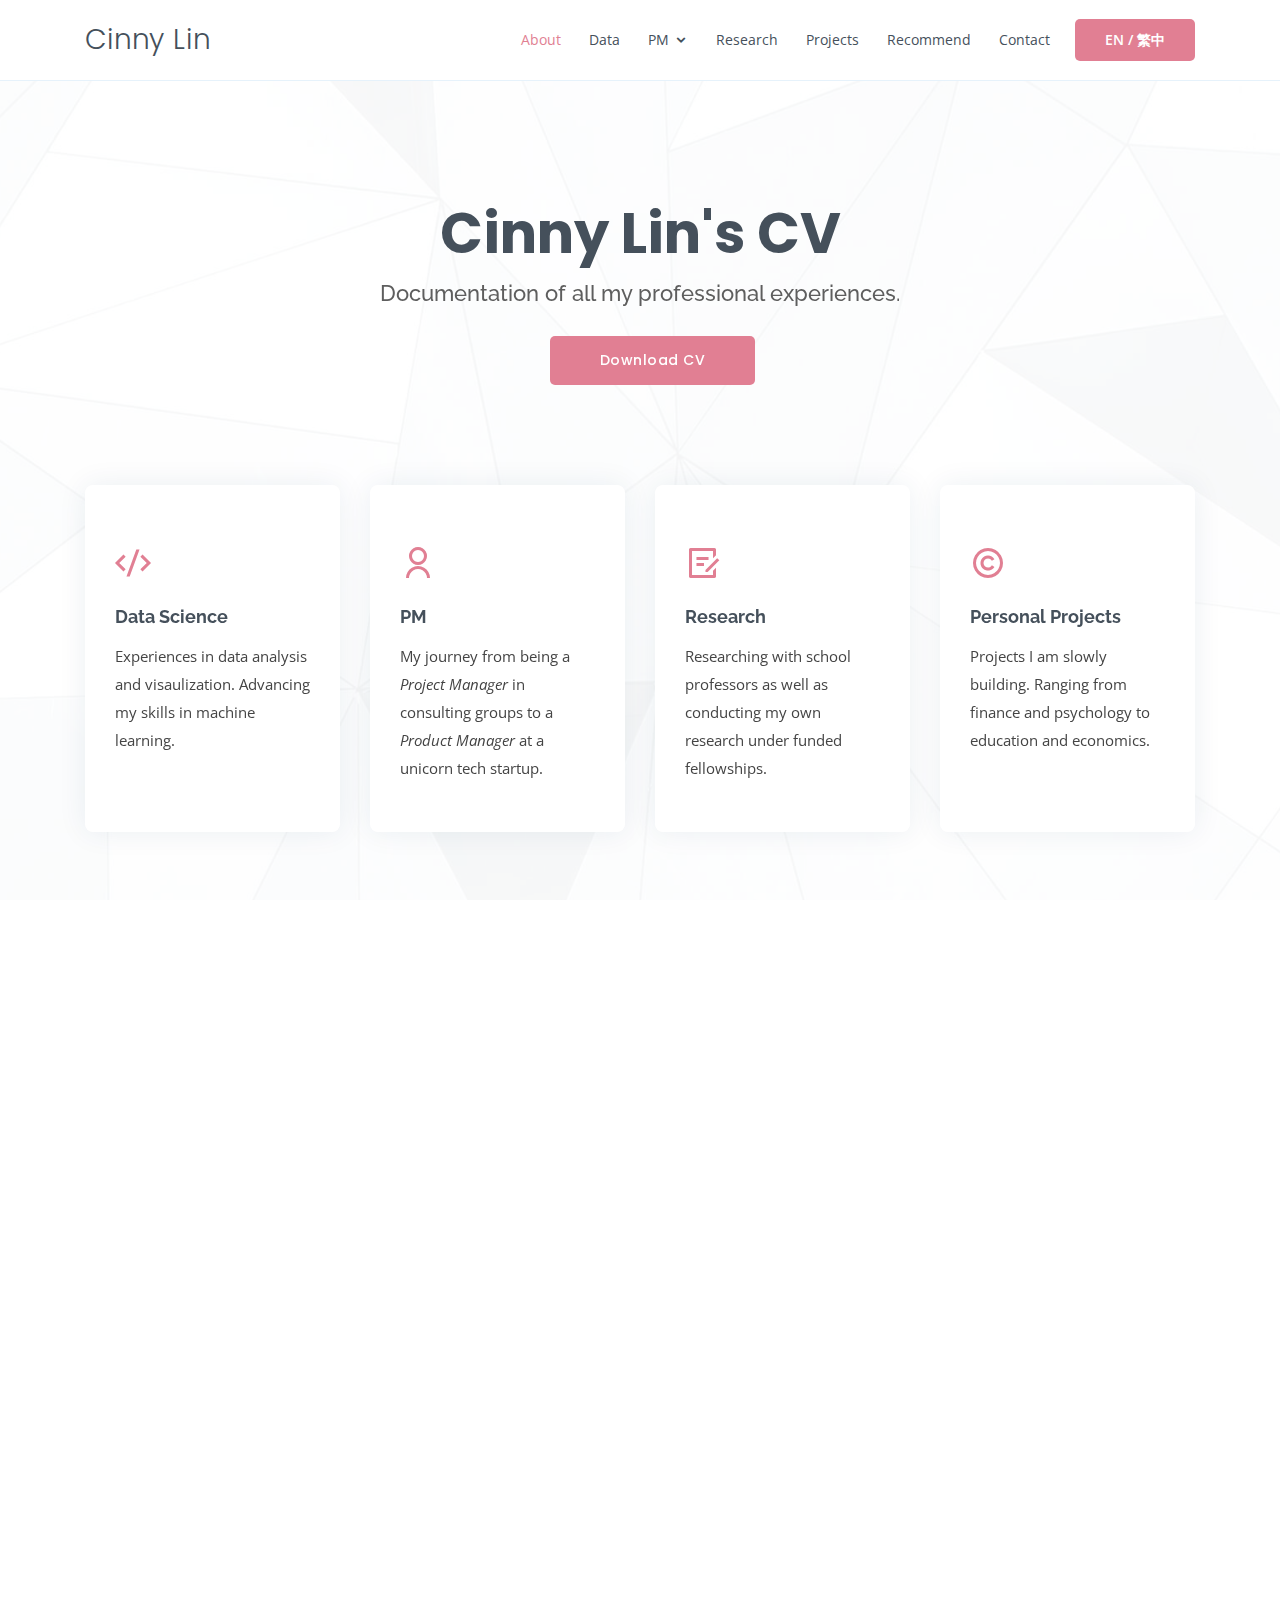
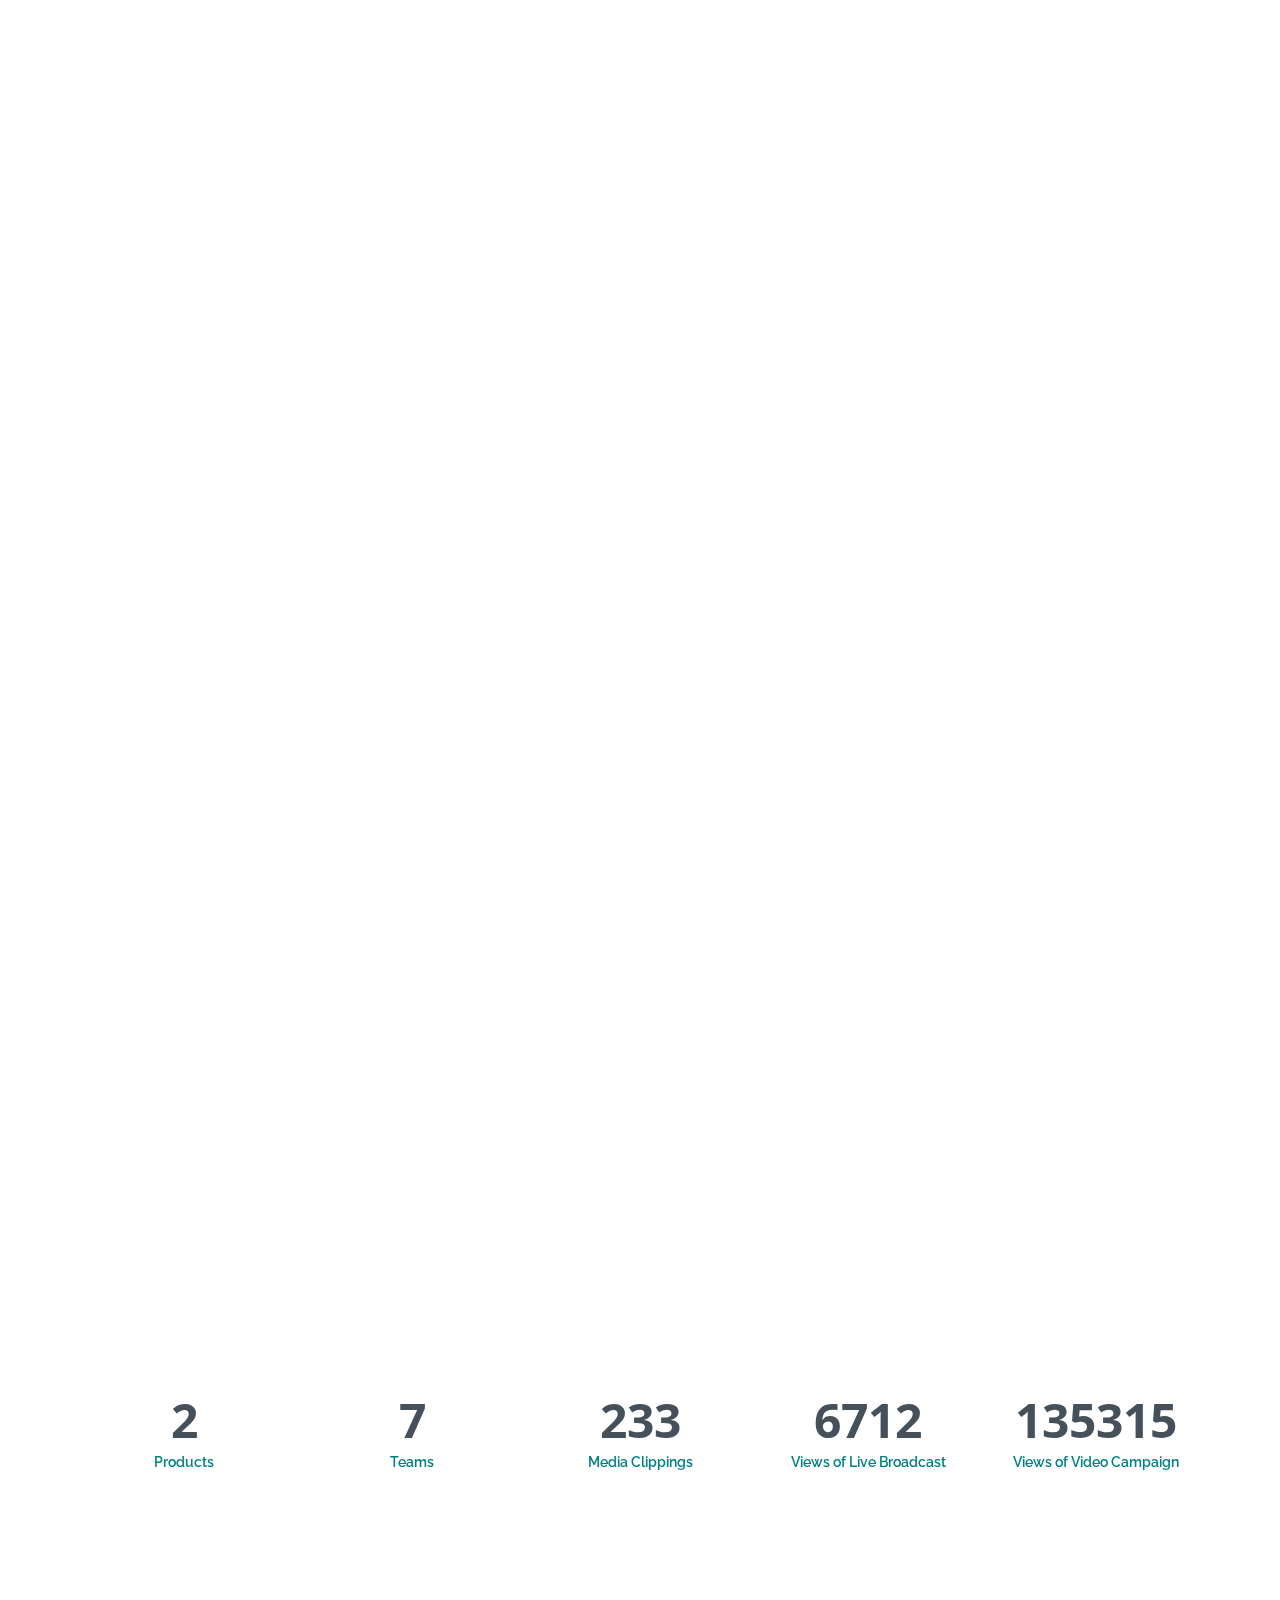
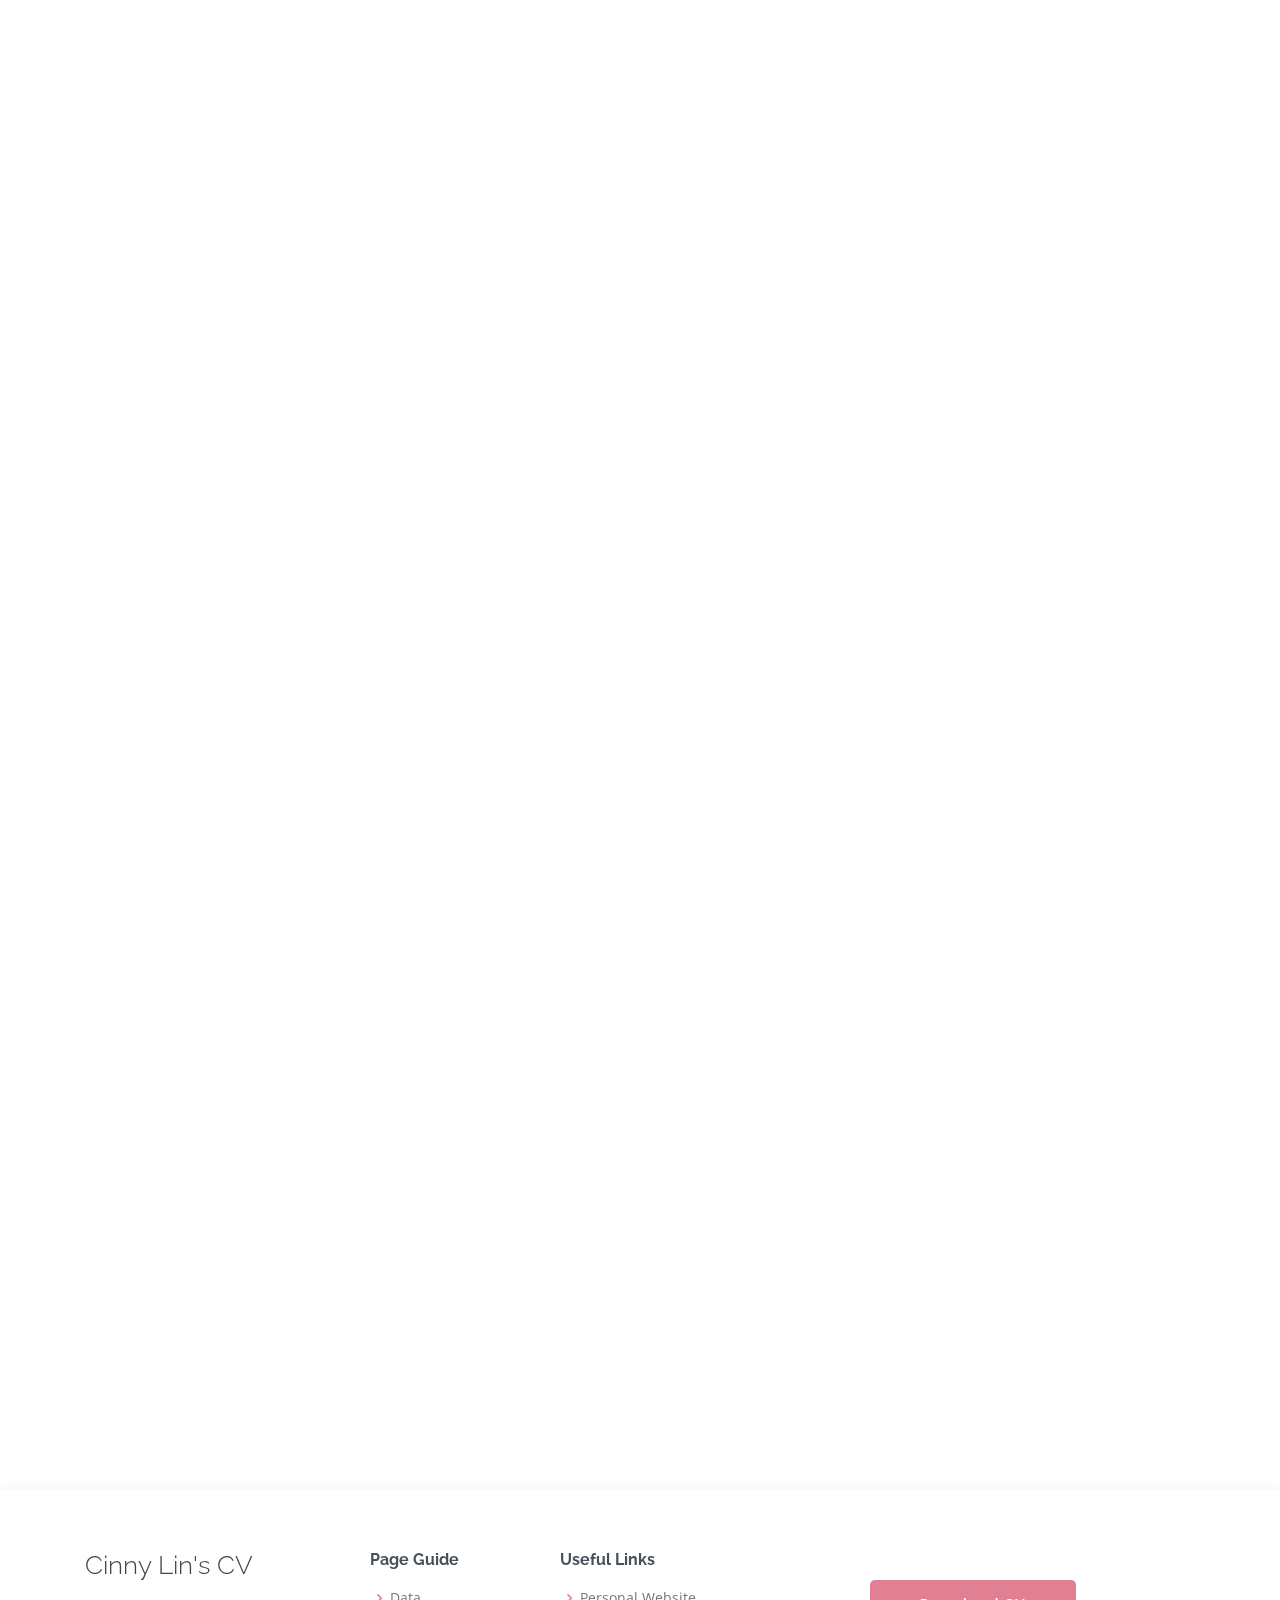
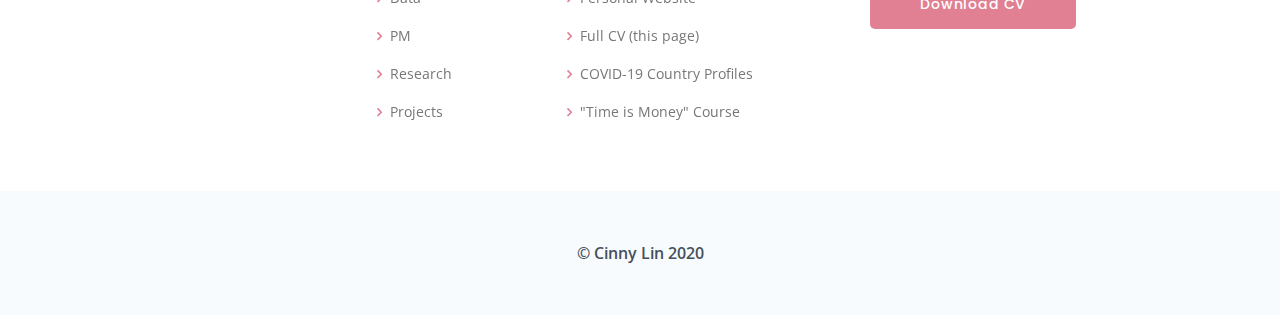
==== index.html @ 37cf3950 "update prgramming skills bars" ====
<!DOCTYPE html>
<html lang="en">
  <head>
    <meta charset="utf-8" />
    <meta content="width=device-width, initial-scale=1.0" name="viewport" />

    <title>Cinny Lin | CV</title>
    <meta content="" name="descriptison" />
    <meta content="" name="keywords" />

    <!-- Favicons -->
    <link href="assets/img/favicon.png" rel="icon" />
    <link href="assets/img/apple-touch-icon.png" rel="apple-touch-icon" />

    <!-- Google Fonts -->
    <link
      href="https://fonts.googleapis.com/css?family=Open+Sans:300,300i,400,400i,600,600i,700,700i|Raleway:300,300i,400,400i,500,500i,600,600i,700,700i|Poppins:300,300i,400,400i,500,500i,600,600i,700,700i"
      rel="stylesheet"
    />

    <!-- Vendor CSS Files -->
    <link
      href="assets/vendor/bootstrap/css/bootstrap.min.css"
      rel="stylesheet"
    />
    <link href="assets/vendor/icofont/icofont.min.css" rel="stylesheet" />
    <link href="assets/vendor/boxicons/css/boxicons.min.css" rel="stylesheet" />
    <link href="assets/vendor/remixicon/remixicon.css" rel="stylesheet" />
    <link href="assets/vendor/venobox/venobox.css" rel="stylesheet" />
    <link
      href="assets/vendor/owl.carousel/assets/owl.carousel.min.css"
      rel="stylesheet"
    />
    <link href="assets/vendor/aos/aos.css" rel="stylesheet" />

    <!-- Template Main CSS File -->
    <link href="assets/css/style.css" rel="stylesheet" />

    <!-- =======================================================
  * Template Name: OnePage - v2.1.0
  * Template URL: https://bootstrapmade.com/onepage-multipurpose-bootstrap-template/
  * Author: BootstrapMade.com
  * License: https://bootstrapmade.com/license/
  ======================================================== -->
  </head>

  <body>
    <!-- ======= Header ======= -->
    <header id="header" class="fixed-top">
      <div class="container d-flex align-items-center">
        <h1 class="logo mr-auto"><a href="index.html">Cinny Lin</a></h1>
        <!-- Uncomment below if you prefer to use an image logo -->
        <!-- <a href="index.html" class="logo mr-auto"><img src="assets/img/logo.png" alt="" class="img-fluid"></a>-->

        <nav class="nav-menu d-none d-lg-block">
          <ul>
            <li class="active"><a href="#hero">About</a></li>
            <li><a href="#datascience">Data</a></li>
            <!-- <li><a href="#webdev">WebDev</a></li> -->
            <li class="drop-down">
              <a href="#pm">PM</a>
              <ul>
                <li><a href="#productM">Product Manager</a></li>
                <li><a href="#projectM">Project Manager</a></li>
                <!-- <li class="drop-down">
                  <a href="#">Deep Drop Down</a>
                  <ul>
                    <li><a href="#">Deep Drop Down 1</a></li>
                    <li><a href="#">Deep Drop Down 2</a></li>
                    <li><a href="#">Deep Drop Down 3</a></li>
                    <li><a href="#">Deep Drop Down 4</a></li>
                    <li><a href="#">Deep Drop Down 5</a></li>
                  </ul>
                </li> -->
              </ul>
            </li>
            <li><a href="#research">Research</a></li>
            <li><a href="#projects">Projects</a></li>
            <li><a href="#recommendations">Recommend</a></li>
            <li><a href="#contact">Contact</a></li>
          </ul>
        </nav>
        <!-- .nav-menu -->

        <a href="/cv/index-ch.html" class="button scrollto">EN / 繁中</a>
      </div>
    </header>
    <!-- End Header -->

    <!-- ======= Hero Section ======= -->
    <section id="hero" class="d-flex align-items-center">
      <div
        class="container position-relative"
        data-aos="fade-up"
        data-aos-delay="100"
      >
        <div class="row justify-content-center">
          <div class="col-xl-7 col-lg-9 text-center">
            <h1>Cinny Lin's CV</h1>
            <h2>Documentation of all my professional experiences.</h2>
          </div>
        </div>
        <div class="text-center">
          <a href="https://raw.githubusercontent.com/CinnyLin/cv/master/Cinny-CV.pdf" 
          class="button scrollto">Download CV</a>
        </div>

        <div class="row icon-boxes">
          <div
            class="col-md-6 col-lg-3 d-flex align-items-stretch mb-5 mb-lg-0"
            data-aos="zoom-in"
            data-aos-delay="200"
          >
            <div class="icon-box">
              <div class="icon"><i class="ri-code-s-slash-line"></i></div>
              <h4 class="title"><a href="#datascience">Data Science</a></h4>
              <p class="description">
                Experiences in data analysis and visaulization. Advancing my
                skills in machine learning.
              </p>
            </div>
          </div>

          <!-- <div
            class="col-md-6 col-lg-3 d-flex align-items-stretch mb-5 mb-lg-0"
            data-aos="zoom-in"
            data-aos-delay="300"
          >
            <div class="icon-box">
              <div class="icon"><i class="ri-palette-line"></i></div>
              <h4 class="title"><a href="#webdev">Web Development</a></h4>
              <p class="description">
                Builds basic websites for my school and non-profit
                organizations. Still new to the field.
              </p>
            </div>
          </div> -->

          <div
            class="col-md-6 col-lg-3 d-flex align-items-stretch mb-5 mb-lg-0"
            data-aos="zoom-in"
            data-aos-delay="400"
          >
            <div class="icon-box">
              <div class="icon"><i class="ri-user-line"></i></div>
              <h4 class="title"><a href="#pm">PM</a></h4>
              <p class="description">
                My journey from being a <em>Project Manager</em> in consulting
                groups to a <em>Product Manager</em> at a unicorn tech startup.
              </p>
            </div>
          </div>

          <div
            class="col-md-6 col-lg-3 d-flex align-items-stretch mb-5 mb-lg-0"
            data-aos="zoom-in"
            data-aos-delay="500"
          >
            <div class="icon-box">
              <div class="icon"><i class="ri-draft-line"></i></div>
              <h4 class="title"><a href="#research">Research</a></h4>
              <p class="description">
                Researching with school professors as well as conducting my own
                research under funded fellowships.
              </p>
            </div>
          </div>

          <div
            class="col-md-6 col-lg-3 d-flex align-items-stretch mb-5 mb-lg-0"
            data-aos="zoom-in"
            data-aos-delay="300"
          >
            <div class="icon-box">
              <div class="icon"><i class="ri-copyright-line"></i></div>
              <h4 class="title"><a href="#Projects">Personal Projects</a></h4>
              <p class="description">
                Projects I am slowly building. 
                Ranging from finance and psychology to education and economics.
                </ul>
              </p>
            </div>
          </div>

        </div>
      </div>
    </section>
    <!-- End Hero -->

    <main id="main">
      <!-- ======= Data Science Section ======= -->
      <section id="datascience" class="datascience">
        <div class="container" data-aos="fade-up">
          <div class="section-title">
            <h2>Data Science</h2>
            <!-- <p>
              Experiences in data analysis and visaulization. Advancing my
              skills in machine learning.
            </p> -->
          </div>
        </div>
      </section>
      <!-- End Data Science Section -->

      <!-- ======= Data Science Skills Section ======= -->
      <section id="skills" class="skills">
        <div class="container" data-aos="fade-up">
          <div class="section-title">
            <!-- <h3>Data Science Skills</h3> -->
            <!-- <p>
              Magnam dolores commodi suscipit. Necessitatibus eius consequatur
              ex aliquid fuga eum quidem. Sit sint consectetur velit. Quisquam
              quos quisquam cupiditate. Et nemo qui impedit suscipit alias ea.
              Quia fugiat sit in iste officiis commodi quidem hic quas.
            </p> -->
          </div>

          <div class="row skills-content">
            <div class="col-lg-6">
              <div class="progress">
                <span class="skill">Python<i class="val">95%</i></span>
                <div class="progress-bar-wrap">
                  <div
                    class="progress-bar"
                    role="progressbar"
                    aria-valuenow="95"
                    aria-valuemin="0"
                    aria-valuemax="100"
                  ></div>
                </div>
              </div>

              <div class="progress">
                <span class="skill">R<i class="val">90%</i></span>
                <div class="progress-bar-wrap">
                  <div
                    class="progress-bar"
                    role="progressbar"
                    aria-valuenow="90"
                    aria-valuemin="0"
                    aria-valuemax="100"
                  ></div>
                </div>
              </div>
            </div>

            <div class="col-lg-6">
              <div class="progress">
                <span class="skill">MATLAB<i class="val">90%</i></span>
                <div class="progress-bar-wrap">
                  <div
                    class="progress-bar"
                    role="progressbar"
                    aria-valuenow="90"
                    aria-valuemin="0"
                    aria-valuemax="100"
                  ></div>
                </div>
              </div>

              <div class="progress">
                <span class="skill">SQL<i class="val">85%</i></span>
                <div class="progress-bar-wrap">
                  <div
                    class="progress-bar"
                    role="progressbar"
                    aria-valuenow="85"
                    aria-valuemin="0"
                    aria-valuemax="100"
                  ></div>
                </div>
              </div>
            </div>
          </div>
        </div>
      </section>
      <!-- End Data Science Skills Section -->

      <!-- ======= Data Science Resume Section ======= -->
      <section id="resume" class="resume">
        <div class="container" data-aos="fade-up">
          <div class="section-title">
            <h3>Data Science Experiences</h3>
            <p>I believe that data analysis and visualization serve two important purposes: <br>
              (1) gain deeper insight on raw data and 
              (2) make written work more digestible.  </p>
          </div>

          <div class="row">
            <div class="col-lg-6">

              <h4 class="resume-title">#Visualize Written Work</h4>
              <h5>
                <em
                  ><a href="http://oncenturyavenue.org/author/cinny-lin/"
                  >On Century Avenue</a
                ></em
                >
              </h5>
              <br>
              <div class="resume-item">
                <h4>News Writer</h4> 
                <h5>July 2020 - Present</h5>
                <ul>
                  <li>
                    Covered news regarding 
                    <a href="http://oncenturyavenue.org/2020/07/eu-leaders-reach-consensus-on-covid-19-recovery-fund/">
                      EU leaders reaching consensus on COVID-19 recovery fund</a>
                    and analyzed what seemed to be a negotiation about money is actually closed linked to political values
                  </li>
                  <li>
                    Co-wrote a news piece pertaining 
                    <a href="http://oncenturyavenue.org/2020/08/covid-19-updates-around-the-world/">
                      COVID-19 updates around the world</a>, 
                    comparing countries' confirmed and active cases with visualizations annotating 
                    the dates in which each government imposed and eased lockdown dates
                  </li>
                  <li>
                    Co-wrote an analysis detailing 
                    <a href="http://oncenturyavenue.org/2020/08/beirut-the-aftermath/">
                    the political future of Lebanon after the Beirut blast</a>, 
                    with one plot putting into context the scale of the explosion, and another graph
                    showing how the country's religious distribution today is no longer reflected on its politics
                  </li>
                </ul>
              </div>
              <div class="resume-item">
                <h4>Econ Analyst</h4>
                <h5>July 2020 - Present</h5>
                <ul>
                  <li>
                    Co-wrote an analysis regarding 
                    <a href="http://oncenturyavenue.org/2020/08/poverty-and-distributional-impacts-of-covid-19-a-study-of-low-income-households/">
                    the impact of COVID-19 on low-income communities</a>, 
                    divided into three sections detailing how the pandemic affected education, informal economies, and supply chains,
                    with plots showing levels of school closures around the world, percentage of informal economies in different level
                    income countries, and changes in unemployment rates, remittance, and consumer prices in different regions
                  </li>
                </ul>
              </div>

              <!--add CVT breaking news project / research fellowship...?-->

              <h4 class="resume-title">#Draw Insights from Raw Data</h4>
              <h5>
                <em
                  ><a href="https://www.historybeyond.com"
                  >NYU Vertically Integrated Projects (VIP)</a
                ></em
                >
              </h5>
              <br>
              <div class="resume-item">
                <h4>Research Assistant at Digital Humanities Lab</h4>
                <h5>June 2020 - Present</h5>
                <ul>
                  <li>
                    Performed data cleaning for business directories in
                    Manhattan during early 1800s to early 1900s using gender and
                    nationality API and cross-checked with datasets scraped from
                    IPUMS USA and Ancestry.com using Python
                  </li>
                  <li>
                    Mapped restaurant data of 9 ethnic groups (Chinese, French,
                    German, Irish, Italian, Jewish, Polish, Russian, Spanish) in
                    three time periods (1898 ,1913, 2020) using Python and
                    compared racial distribution patterns of New York using R
                    tidycensus
                  </li>
                  <li>
                    Visualizing ethnic and gender clusters of restaurants on
                    migrant patterns and trends of gender empowerment using qGIS
                    and d3.js
                  </li>
                </ul>
              </div>
            </div>

            <div class="col-lg-6">
              <h4 class="resume-title">#Draw Insights from Raw Data</h4>
                <h5>
                  <em
                    ><a href="https://www.wavelf.org"
                      >Wave Learning Festival</a
                    ></em
                  >
                </h5>
                <br>
                <div class="resume-item">
                  <h4>Data Team Lead</h4>
                  <h5>Aug 2020 - Present</h5>
                  <ul>
                    <li>
                      Working with regional outreach leads to create data
                      visualizations for different areas that inform marketing
                      decisions into more under-privileged areas by web scraping
                      public data and automating emailing to increase mass
                      marketing efficiency
                    </li>
                    <li>
                      Delegate tasks to the 9 members of the data team and
                      provide counsel and technical support on individual projects
                    </li>
                    <li>
                      Oversee the assessment of all data requests in order
                      to ensure quality and accuracy of the statistics and visaulizations
                    </li>
                    <!-- <li>
                      Oversee the efficient use of production project budgets
                      ranging from $2,000 - $25,000
                    </li> -->
                  </ul>
                </div>

                <div class="resume-item">
                  <h4>Instructor of "Time is Money" course</h4>
                  <h5>July 2020 - Aug 2020</h5>
                  <ul>
                    <li>
                      Taught 150+ students time management by connecting important
                      concepts from personal finance, psychology, and data science
                      <a href="https://www.wavelf.org/NA5iYawID8BiWSY2Yypr"
                        >(Course Description)</a
                      >
                    </li>
                    <li>
                      Received a 4.4/5 overall course rating, with 5/5 rating that 
                      they learned something from the course and 4.8/5 that 
                      the teacher is knowledgeable of the course subject
                    </li>
                  </ul>
                </div>

                <div class="resume-item">
                  <h4>Data Volunteer for Automating Logistics</h4>
                  <h5>June 2020 - Aug 2020</h5>
                  <ul>
                    <li>
                      Created algorithms to automate internal processes such as
                      determining acceptances and waitlists, and refined the
                      course enrollment system by adding an age restriction filter
                      to separate elementary schoolers from college students,
                      using MATLAB
                    </li>
                    <li>
                      Performed data analysis on registrations enrollments to
                      create summaries on how many students got in how many of
                      their desired courses, using Python
                    </li>
                    <li>
                      Automated the process of visualizing age distribution in
                      each class for teachers to better understand their students,
                      using Python
                    </li>
                    <li>
                      Optimized courses scheduling to find the best time slot for
                      100+ courses based on teachers' availability and least
                      conflicts and automatically adding the optimized results to
                      Google Calendar, using Python mlrose and GoogleAPI
                    </li>
                  </ul>
                </div>

                <div class="resume-item">
                  <h4>Data Volunteer for Marketing & Expansion</h4>
                  <h5>June 2020 - Aug 2020</h5>
                  <ul>
                    <li>
                      Performed data analysis on past registrations to create
                      summaries on retention between sessions, using Python
                    </li>
                    <li>
                      Visualized geographic representation of students
                      registrations in the U.S. and in the world, using Python
                      bokeh and R shiny
                    </li>
                  </ul>
                </div>
              
              </div>
            </div>
          </div>
        </div>
      </section>
      <!-- End Data Sciecne Resume Section -->

      <!-- ======= PM Section ======= -->
      <section id="pm" class="pm">
        <div class="container" data-aos="fade-up">
          <div class="section-title">
            <h2>PM</h2>
            <p>
              My journey from being a <em>Project Manager</em> in consulting
                groups to a <em>Product Manager</em> at a unicorn tech startup.
            </p>
          </div>
        </div>
      </section>
      <!-- End PM Section -->

      <!-- ======= Product Manager Section ======= -->
      <section id="productM" class="productM">
        <div class="container" data-aos="fade-up">
          <div class="section-title">
            <h2>Product Manager</h2>
            <!-- <p>
              My journey from being a <em>Project Manager</em> in consulting
                groups to a <em>Product Manager</em> at a unicorn tech startup.
            </p> -->
          </div>
        </div>
      </section>

      <section id="resume" class="resume">
        <div class="container" data-aos="fade-up">
          <div class="section-title">
            <h3>Product Managment Intern at <em
              ><a href="https://www.orcam.com"
              >OrCam Technologies</a
            ></em
            ></h3>
            <p> OrCam Technologies is a billion-dollar-valued startup based in Jerusalem, Israel that <br>
              strives to improve the lives of visually impaired people with cutting-edge artificial vision technology.</p>
          </div>
        </div>
      </section>
      <!-- End Product Mananger Section -->

      <!-- ======= Product Counts Section ======= -->
      <section id="counts" class="counts section-bg">
        <div class="container">
          <div class="row justify-content-end">
            <div
              class="col-lg d-md-flex align-items-md-stretch"
            >
              <div class="count-box">
                <span data-toggle="counter-up">2</span>
                <p>Products</p>
              </div>
            </div>

            <div
              class="col-lg d-md-flex align-items-md-stretch"
            >
              <div class="count-box">
                <span data-toggle="counter-up">7</span>
                <p>Teams</p>
              </div>
            </div>

            <div
              class="col-lg d-md-flex align-items-md-stretch"
            >
              <div class="count-box">
                <span data-toggle="counter-up">233</span>
                <p>Media Clippings</p>
              </div>
            </div>

            <div
              class="col-lg d-md-flex align-items-md-stretch"
            >
              <div class="count-box">
                <span data-toggle="counter-up">6712</span>
                <p>Views of Live Broadcast</p>
              </div>
            </div>

            <div
              class="col-lg d-md-flex align-items-md-stretch"
            >
              <div class="count-box">
                <span data-toggle="counter-up">135315</span>
                <p>Views of Video Campaign</p>
              </div>
            </div>
          </div>
        </div>
      </section>
      <!-- End Product Counts Section -->

      <!-- ======= Product Campaign Video Section ======= -->
      <section id="datascience-video" class="datascience-video">
        <div class="container" data-aos="fade-up">
          <div class="row">
            <div
              class="col-lg-6 video-box align-self-baseline"
              data-aos="fade-right"
              data-aos-delay="100"
            >
              <img src="assets/img/campaign-video.jpg" class="img-fluid" alt="" />
              <a
                href="https://www.youtube.com/watch?v=waw_zxehVCc"
                class="venobox play-btn mb-4"
                data-vbtype="video"
                data-autoplay="true"
              ></a>
            </div>

            <div
              class="col-lg-6 pt-3 pt-lg-0 content"
              data-aos="fade-left"
              data-aos-delay="100"
            >
              <h3>
                OrCam MyEye 2.0
              </h3>
              <p class="font-italic">
                Launched on July 24, 2019, at the Assistive Technology Expo Taipei.
              </p>
              <ul>
                <li>
                  <i class="bx bx-check"></i><strong>2 Products</strong>: 
                  OrCam MyEye & OrCam MyReader.
                </li>
                <li>
                  <i class="bx bx-check"></i><strong>7 Teams</strong>: 
                  R&D, QA, Web Dev, SEO Ad, PR, Media, Design.
                </li>
                <li>
                  <i class="bx bx-check"></i><strong>233 Media Clippings</strong>: 
                  including 7 TV broadcasts, 7 Radio, 4 print newspapers, and 205 online appearances.
                </li>
                <li>
                  <i class="bx bx-check"></i><strong>6.7k Live Views</strong>: 
                  Senator Prof. Chen from Taiwanese Congress broadcasted live on Facebook advocating for 
                  government funding for OrCam, which received 6.7k+ views and hundreds of reactions.
                </li>
                <li>
                  <i class="bx bx-check"></i><strong>135k+ Campaign Views</strong>: 
                  the campaign video I starred in and co-directed gained over 135k views and hundreds of shares on YouTube.
                </li>
              </ul>
              <!-- <p>
                Ullamco laboris nisi ut aliquip ex ea commodo consequat. Duis
                aute irure dolor in reprehenderit in voluptate velit esse cillum
                dolore eu fugiat nulla pariatur. Excepteur sint occaecat
                cupidatat non proident, sunt in culpa qui officia deserunt
                mollit anim id est laborum
              </p> -->
            </div>
          </div>
        </div>
      </section>
      <!-- End Product Campiagn Video Section -->

      <!-- ======= Product Mananaging Resume Section ======= -->
      <section id="resume" class="resume">
        <div class="container" data-aos="fade-up">
          <div class="section-title">
            <h3>Product Managing Experience</h3>
            <p>Below details my experience working with Business Development director 
            as well as different teams before the product launch.</p>
          </div>

          <div class="row">

            <div class="col-lg-6">
              <br>
              <div class="resume-item">
                <h4>Product Management Intern</h4> 
                <h5>June 2019 - Aug 2019</h5>
              </div>

              <div class="resume-item">
                <h4>#R&D</h4>
                <h5><em>Research & Development team</em></h5>
                <ul>
                  <li>
                    Brainstormed with R&D team on improving Chinese OCR (Optical Character Recognition) 
                    in both traditional (used in Taiwan and Hong Kong) and simplified characters 
                    (used in Mainland China)
                  </li>
                  <li>
                    Discussed with R&D team on alternative ways of Chinese TTS (Text-to-Speech) conversions
                  </li>
                </ul>
              </div>

              <div class="resume-item">
                <h4>#QA</h4>
                <h5><em>Quality Assurance team</em></h5>
                <ul>
                  <li>
                    Created detailed test cases for TTS and reviewed technical design specifications
                  </li>
                  <li>
                    Identified and documented bugs while testing TTS for children's book and reported back to QA team
                  </li>
                </ul>
              </div>

              <div class="resume-item">
                <h4>#Web Dev</h4>
                <h5><em>Web Development team</em></h5>
                <ul>
                  <li>
                    Translated all texts on the official website into traditional and simplified Chinese
                  </li>
                  <li>
                    Researched in methods for smoother conversion between traditional and simplified characters on the Chinese website
                  </li>
                </ul>
              </div>

              <div class="resume-item">
                <h4>#SEO Ad</h4>
                <h5><em>SEO Advertising</em></h5>
                <ul>
                  <li>
                    Compiled a thorough list of possible keywords with SEO team
                  </li>
                  <li>
                    Discussed ways of tracking cookies to target advertising across social media platforms 
                  </li>
                </ul>
              </div>

            </div>

            <div class="col-lg-6">
              <br>
              <div class="resume-item">
                <h4>#Biz</h4>
                <h5><em>Asia Director of Business Development</em></h5>
                <ul>
                  <li>
                    Collated a comprehensive Taiwanese distributors lists, including such as 
                    but not limited to retail stores, insurance companies, and senior cares
                  </li>
                  <li>
                    Wrote a detailed report on tetsing a similar product designed by an industry competitor
                  </li>
                </ul>
              </div>

              <div class="resume-item">
                <h4>#PR</h4>
                <h5><em>Public Relations</em></h5>
                <ul>
                  <li>
                    Pitched to Peking University MBA Executives delegation with Director of PR
                  </li>
                  <li>
                    Represented at the business meeting with Parliament Members of Taiwanese Legislative Yuan
                  </li>
                  <li>
                    Discussed possibilities of celebrity endoresements and joined meeting calls with Taiwanes PR team
                  </li>
                  <li>
                    Wrote multiple <a href="https://www.chinatimes.com/realtimenews/20190724002724-260410?chdtv">press releases</a> 
                    in both English and Chinese for the Taiwanese newspaper and social media platforms
                  </li>
                </ul>
              </div>

              <div class="resume-item">
                <h4>#Media</h4>
                <h5><em>Creative Digital Media</em></h5>
                <ul>
                  <li>
                    Modelled for Taiwanese advertisements, including voiceovers, 
                    <a href="https://www.instagram.com/p/CA0_fd-HTLr/">photoshoots</a> and 
                    <a href="https://www.youtube.com/watch?v=waw_zxehVCc">video campaigns</a>
                  </li>
                  <li>
                    Wrote the script and cut the whole video campaign with Creative Marketing Director 
                  </li>
                </ul>
              </div>

              <div class="resume-item">
                <h4>#Design</h4>
                <h5><em>Graphic Design</em></h5>
                <ul>
                  <li>
                    Co-designed brochures, presentations, and exhibition booth with Graphic Design team
                  </li>
                  <li>
                    Translated brochures and presentations from English to Chinese simplified and traditional characters
                  </li>
                </ul>
              </div>

            </div>

          </div>
        </div>
      </section>
      <!-- End Product Managing Resume Section -->

      <!-- ======= Project Manager Section ======= -->
      <section id="projectM" class="projectM">
        <div class="container" data-aos="fade-up">
          <div class="section-title">
            <h2>Project Manager</h2>
            <!-- <p>
              My journey from being a <em>Project Manager</em> in consulting
                groups to a <em>Product Manager</em> at a unicorn tech startup.
            </p> -->
          </div>
        </div>
      </section>
      <!-- End Project Mananger Section -->

      <!-- ======= Project Manager Resume Section ======= -->
      <section id="resume" class="resume">
        <div class="container" data-aos="fade-up">
          <div class="section-title">
            <h3>Consulting Experiences</h3>
            <!-- <p>I believe that data analysis and visualization serve two important purposes: <br>
              (1) gain deeper insight on raw data and 
              (2) make written work more digestible.  </p> -->
          </div>

          <div class="row">
            <div class="col-lg-6">

              <h5>
                <em><a href="https://tamidgroup.org">TAMID Group</a></em>
              </h5>
              <br>
              <div class="resume-item">
                <h4>Vice-President and Director of Education</h4> 
                <h5>May 2019 - May 2020</h5>
                <ul>
                  <li>
                    Oversaw weekly sessions on teaching members about investing, consulting, entrepreneurship, and networking
                  </li>
                  <li>
                    Discussed with student leaders from universities across the U.S, Canada, and Israel 
                    at <a href="https://www.facebook.com/watch/?v=376534636352702&extid=OUbFdp9clMbHsubs">
                      TAMIDcon '19 "Leading with Excellence" conference</a>
                    on ways to create engaging educational materials for students and to work on hands-on projects while learning
                  </li>
                  <li>
                    Secured 7 <a href="https://tamidgroup.org/fellowship/">fully-funded summer fellowship opportunities</a> 
                    for students to intern at Israeli companies and expand their knowledge on Israeli startup ecosystem
                  </li>
                </ul>
              </div>
              <div class="resume-item">
                <h4>Project Manager</h4>
                <h5>Jan 2019 - May 2019</h5>
                <ul>
                  <li>
                    Represented to compete with 50+ U.S. colleges for a consulting project on 
                    how <a href="https://www.golanwines.co.il/en/">Golan Heights Winery</a> 
                    can effectively enter the Chinese market 
                  </li>
                </ul>
              </div>
              <div class="resume-item">
                <h4>Business Consultant</h4>
                <h5>Sep 2018 - Dec 2018</h5>
                <ul>
                  <li>
                    Consulted for <a href="https://truyo.com/">GDPR Edge (now Truyo)</a> to understand 
                    how Chinese eCommerce companies can comply with the GDPR law 
                  </li>
                </ul>
              </div>

              <br>
              <h5>
                <em><a href="https://www.lewagon.com/shanghai">Le Wagon</a></em>
                & <em><a href="https://31ten.com.cn">31 Ten</a></em>
              </h5>
              <br>
              <div class="resume-item">
                <h4>Business Consultant</h4>
                <h5>Oct 2018 - May 2019</h5>
                <ul>
                  <li>
                    Gathered data to evaluate the market potential of Chinese mobile game markets
                  </li>
                  <li>
                    Co-wrote a whitepaper detailing the business and technical building of 
                    Chinese mobile games markets and its application in WeChat mini-programs
                  </li>
                </ul>
              </div>
            </div>

            <div class="col-lg-6">
                <h5>
                  <em><a href="https://www.linkedin.com/company/socialimpactscholars/">
                    Impact Consulting Group</a></em>
                  <!-- <a href="https://www.socialimpactscholars.org">Social Impact Scholars</a> -->
                </h5>
                <br>
                <div class="resume-item">
                  <h4>Project Manager</h4>
                  <h5>Sep 2018 - May 2019</h5>
                  <ul>
                    <li>
                      Consulted for <a href="http://www.buy42.com">Buy42</a> to provide research guidelines and 
                      expand their online market to Chinese local universities
                    </li>
                    <li>
                      Collaborated with upperclassmen and alumni to hold seminar sessions 
                      and act as mentors in guiding students to work on consulting projects
                    </li>
                  </ul>
                </div>

                <br>
                <h5>
                  <em><a href="http://sirikosadvisory.org">Sirikos Advisory</a></em>
                </h5>
                <br>
                <div class="resume-item">
                  <h4>Business Consultant</h4>
                  <h5>Jan 2019 - March 2019</h5>
                  <ul>
                    <li>
                      Consulted for projects across industries including energy, real estate, M&A 
                      in countries such as but not limited to China, U.A.E., and the U.S.
                    </li>
                    <li>
                      Helped plan and design pitching processes and slide decks, 
                      and made professional recommendations for business improvements
                    </li>
                    <li>
                      Performed research and analysis in support of business operations 
                      and assisted estimate costs and benefits of multiple actions
                    </li>
                  </ul>
                </div>

                <br>
                <h5>
                  <em><a href="https://block.aero">Block Aero</a></em>
                </h5>
                <br>
                <div class="resume-item">
                  <h4>Product and Business Development Intern</h4>
                  <h5>Oct 2018 - Dec 2018</h5>
                  <ul>
                    <li>
                      Trained datasets with neural networks to digitize aircraft records 
                      and reported tasks to Chief Technical Officer
                    </li>
                    <li>
                      Planned projects and built a library of content for 
                      marketing campaigns and competitors research for VP Strategy
                    </li>
                  </ul>
                </div>
              
              </div>
            </div>
          </div>
        </div>
      </section>
      <!-- End Project Manager Resume Section -->

      <!-- ======= Research Section ======= -->
      <section id="research" class="research">
        <div class="container" data-aos="fade-up">
          <div class="section-title">
            <h2>Research</h2>
            <p>
              From supporting professor's ongoing research papers and publications, <br>
              to working with interdisplenary teams and undertaking independent historic research. <br> 
              <!-- Planning on conducting my own research on COVID-19 under funded fellowships in Fall 2020.  -->
            </p>
          </div>
        </div>
      </section>
      <!-- End Research Section -->

      <!-- ======= Research Resume Section ======= -->
      <section id="resume" class="resume">
        <div class="container" data-aos="fade-up">
          <div class="section-title">
            <h3>Research Experiences</h3>
            <!-- <p>I believe that data analysis and visualization serve two important purposes: <br>
              (1) gain deeper insight on raw data and 
              (2) make written work more digestible.  </p> -->
          </div>

          <div class="row">
            <div class="col-lg-6">

              <h5>
                <em><a href="https://www.historybeyond.com">
                  NYU Vertically Integrated Projects: <br>
                  Digital Humanities Lab - History Beyond</a> <br>
                led by Professor Heather Ruth Lee</em>
              </h5>
              <br>
              <div class="resume-item">
                <h4>Fall Research Assistant</h4> 
                <!-- <h4>in Data Augmentation & Animation Group</h4>  -->
                <h5>Sep 2020 - Dec 2020</h5>
                <!-- <ul>
                  <li>
                    Performed data cleaning for business directories in Manhattan during early 1800s to early 1900s 
                    using gender and nationality API and cross-checked with datasets scraped from 
                    IPUMS USA and Ancestry.com, using Python
                  </li>
                  <li>
                    Mapped restaurant data of 9 ethnic groups (Chinese, French, German, Irish, Italian, Jewish, Polish, Russian, Spanish) 
                    in three time periods (1898 ,1913, 2020) using Python and compared racial distribution patterns 
                    of New York using R tidycensus
                  </li>
                  <li>
                    Visualizing ethnic and gender clusters of restaurants on migrant patterns and trends of gender empowerment 
                    using qGIS and d3.js
                  </li>
                </ul> -->
              </div>
              <div class="resume-item">
                <h4>Summer Research Assistant</h4> 
                <h4>in Data Augmentation & Animation Group</h4> 
                <h5>June 2020 - Aug 2020</h5>
                <ul>
                  <li>
                    Performed data cleaning for business directories in Manhattan during early 1800s to early 1900s 
                    using gender and nationality API and cross-checked with datasets scraped from 
                    IPUMS USA and Ancestry.com, using Python
                  </li>
                  <li>
                    Mapped restaurant data of 9 ethnic groups (Chinese, French, German, Irish, Italian, Jewish, Polish, Russian, Spanish) 
                    in three time periods (1898 ,1913, 2020) using Python and compared racial distribution patterns 
                    of New York using R tidycensus
                  </li>
                  <li>
                    Visualizing ethnic and gender clusters of restaurants on migrant patterns and trends of gender empowerment 
                    using qGIS and d3.js
                  </li>
                </ul>
              </div>
            </div>

            <div class="col-lg-6">
                <h5>
                  <em><a href="https://www.istat.org">
                    International Society of Transport Aircraft Trading (ISTAT)</a>
                  led by Professor David Yu</em>
                </h5>
                <br>
                <div class="resume-item">
                  <h4>Research Assistant</h4>
                  <h5>Dec 2018 - Jan 2019</h5>
                  <ul>
                    <li>
                      Researched for global and regional leasing and securitization in aircraft markets 
                    </li>
                    <li>
                      Contributed to editorial discussions on aircraft leasing financial modelling 
                      educational presentations for college masters program
                    </li>
                  </ul>
                </div>

              </div>
            </div>
          </div>
        </div>
      </section>
      <!-- End Research Resume Section -->

      <!-- ======= Projects Section ======= -->
      <section id="projects" class="projects">
        <div class="container" data-aos="fade-up">
          <div class="section-title">
            <h2>Personal Projects</h2>
          </div>
        </div>
      </section>
      <!-- End Projects Section -->

      <!-- ======= Projects Portfoilio Section ======= -->
       <section id="projects" class="projects">
         <div class="container">
          
          <!-- <div class="section-title">
            <h3>Personal Projects</h3>
          </div> -->

           <div class="row">
             <div class="col-md-6 d-flex align-items-stretch">
               <div
                 class="card"
                 style="background-image: url('assets/img/projects-1.jpg')"
                 data-aos="fade-up"
                 data-aos-delay="100"
               >
                 <div class="card-body">
                   <h5 class="card-title">
                     <a href="https://www.instagram.com/coronavirus_country/">
                      @coronavirus_country</a>
                    </h5>
                   <p class="card-text">
                     Writes how COVID-19 has impacted the world, one country a day.
                   </p>
                   <div class="learn-more">
                     <a href="https://www.instagram.com/coronavirus_country/"
                       ><i class="icofont-arrow-right"></i> Learn More</a
                     >
                   </div>
                 </div>
               </div>
             </div>
             <div class="col-md-6 d-flex align-items-stretch mt-4 mt-md-0">
               <div
                 class="card"
                 style="background-image: url('assets/img/projects-2.jpg')"
                 data-aos="fade-up"
                 data-aos-delay="200"
               >
                 <div class="card-body">
                   <h5 class="card-title">
                     <a href="https://cinnylin.github.io/tim/">
                      Time is Money</a></h5>
                   <p class="card-text">
                     A course that uses concepts from personal finance, 
                     psychology, and data science to teach time management.
                   </p>
                   <div class="read-more">
                     <a href="https://cinnylin.github.io/tim/"
                       ><i class="icofont-arrow-right"></i>Learn More</a
                     >
                   </div>
                 </div>
               </div>
             </div>
           </div>
         </div>
       </section>
       <!-- End Projects Portfolio Section -->

      <!-- ======= Recommendation Section ======= -->
      <section id="recommendations" class="recommendations">
        <div class="container">
          <div class="section-title" data-aos="fade-up">
            <h2>Recommendations</h2>
            <p>Good things people have said about me.</p>
          </div>

          <div
            class="owl-carousel testimonials-carousel"
            data-aos="fade-up"
            data-aos-delay="200"
          >
            <div class="testimonial-wrap">
              <div class="testimonial-item">
                <p>
                  <i class="bx bxs-quote-alt-left quote-icon-left"></i>
                  Cinny interned at Block Aero’s Shanghai office from October 2018 to December 2018. 
                  During this three month period she assisted with preparing training data sets 
                  for our machine learning models, conducted research and analysis on our competitors, 
                  and assisted with business development efforts. <br>
                  I found Cinny to be one of the most diligent interns that our startup has hired to date. 
                  She was punctual, highly organized and very enthusiastic. 
                  She showed a keen eye for detail and I was impressed with the time and effort she was willing to 
                  invest to ensure that documents were free from errors, correctly formatted and aesthetically pleasing.
                  <i class="bx bxs-quote-alt-right quote-icon-right"></i>
                </p>
                <h3>Dominic Jackson</h3>
                <h4>VP Strategy, Block Aero</h4>
              </div>
            </div>

            <div class="testimonial-wrap">
              <div class="testimonial-item">
                <p>
                  <i class="bx bxs-quote-alt-left quote-icon-left"></i>
                  Cinny did a terrific job in her position and was an asset to our organization during her tenure with the office. 
                  She has excellent written and verbal communication skills, is extremely organized, can work independently 
                  and is able to effectively multi-task to ensure that all projects are completed in a timely manner.
                  Because of her effectiveness, I even gave her additional responsibilities, 
                  including developing market research and preparation for our entry into the Taiwanese market. 
                  Cinny went above and beyond in that assignment, as she does in all tasks.
                  Cinny was always willing to offer her assistance and had an excellent communication internally and externally 
                  with our stakeholders and other professional organizations. 
                  This would be valuable for any company, as Cinny is an intern that can effectively communicate with people across departments.
                  <i class="bx bxs-quote-alt-right quote-icon-right"></i>
                </p>
                <h3>Liron Rosenbaoum</h3>
                <h4>Asia Director of Business Development, <br> OrCam Technologies</h4>
              </div>
            </div>

            <!-- <div class="testimonial-wrap">
              <div class="testimonial-item">
                <p>
                  <i class="bx bxs-quote-alt-left quote-icon-left"></i>
                  Cinny is an awesome teacher! She goes over course material
                  very efficiently and knows what she is doing.
                  <i class="bx bxs-quote-alt-right quote-icon-right"></i>
                </p>
                <h3>Katie Lin</h3>
                <h4>Student from "Time is Money" class</h4>
              </div>
            </div> -->

            <div class="testimonial-wrap">
              <div class="testimonial-item">
                <p>
                  <i class="bx bxs-quote-alt-left quote-icon-left"></i>
                  Cinny was our choice to be Data Team Lead when we transitioned to the fall 
                  because she of her impressive skills and because she has an amazing personality.
                  She is always taking things head on, really taking ownership of all her projects and eager to help on more. 
                  Her energy and the happiness she brings made the data team really exciting!
                  <i class="bx bxs-quote-alt-right quote-icon-right"></i>
                </p>
                <h3>Joshua Chen</h3>
                <h4>Director of Marketing, Wave Learning Festival</h4>
              </div>
            </div>

            <div class="testimonial-wrap">
              <div class="testimonial-item">
                <p>
                  <i class="bx bxs-quote-alt-left quote-icon-left"></i>
                  Cinny is the absolute best -- her energy, excitement, and passion for Wave really shone throught.
                  She always brightened up my days with her kind words.
                  Her drive, ability, and attention to detail was absolutely crazy.
                  She was promoted as Data Lead for the fall because she showed that she is an amazing leader.
                  <i class="bx bxs-quote-alt-right quote-icon-right"></i>
                </p>
                <h3>Amy Shen</h3>
                <h4>Director of Logistics, Wave Learning Festival</h4>
              </div>
            </div>

            <div class="testimonial-wrap">
              <div class="testimonial-item">
                <p>
                  <i class="bx bxs-quote-alt-left quote-icon-left"></i>
                  Cinny has the ability to work with literally everyone. At OCA, 
                  she bridges the gap between Chinese and international students, 
                  facilitate discussions and encourage collaborations between both parties.
                  In only two months joining, Cinny not only wrote an amazing article 
                  for the News Committee which she is in, 
                  she also published two articles in collaboration with our international students,
                  and collaborated with our Chinese student in the Economics Committee on another article.
                  On top of that, she also supported the development of the website for OCA.
                  Because of her passion and all the work she did for OCA, 
                  we decided to promote her as Chief Editor and we can't wait to see what she can bring to OCA.
                  <i class="bx bxs-quote-alt-right quote-icon-right"></i>
                </p>
                <h3>Gordon Fan</h3>
                <h4>Former President, On Century Avenue</h4>
              </div>
            </div>

          </div>
        </div>
      </section>
      <!-- End Recommendation Section -->

      <!-- ======= Contact Section ======= -->
      <section id="contact" class="contact">
        <div class="container" data-aos="fade-up">
          <div class="section-title">
            <h2>Contact</h2>
            <!-- <p>
              Magnam dolores commodi suscipit. Necessitatibus eius consequatur
              ex aliquid fuga eum quidem. Sit sint consectetur velit. Quisquam
              quos quisquam cupiditate. Et nemo qui impedit suscipit alias ea.
              Quia fugiat sit in iste officiis commodi quidem hic quas.
            </p> -->
          </div>

          <!-- <div>
            <iframe
              style="border: 0; width: 100%; height: 270px"
              src="https://www.google.com/maps/embed?pb=!1m14!1m8!1m3!1d12097.433213460943!2d-74.0062269!3d40.7101282!3m2!1i1024!2i768!4f13.1!3m3!1m2!1s0x0%3A0xb89d1fe6bc499443!2sDowntown+Conference+Center!5e0!3m2!1smk!2sbg!4v1539943755621"
              frameborder="0"
              allowfullscreen
            ></iframe>
          </div> -->

          
          <div class="row">
            <div class="col-lg">
              <div class="icon">
                <i class="bx bxl-facebook"></i>
                <h4>Facebook:</h4>
                <p><a href="https://www.facebook.com/cinny.lin.1231/" 
                  class="description"
                  >send me a message!</a></p>
              </div>
            </div>

            <div class="col-lg">
              <div class="icon">
                <i class="bx bxl-linkedin"></i>
                <h4>LinkedIn:</h4>
                <p><a
                  href="https://www.instagram.com/coronavirus_country/"
                  class="description"
                  >let's connect!</a></p>
              </div>
            </div>

            <div class="col-lg">
              <div class="icon">
                <i class="icofont-envelope"></i>
                <h4>Email:</h4>
                <p><a
                  href="mailto:ycl461@nyu.edu"
                  class="description"
                  >shoot me an email!</a></p>
              </div>
            </div>

            <div class="col-lg">
              <div class="icon">
                <i class="bx bxl-instagram"></i>
                <h4>Instagram:</h4>
                <p><a
                  href="https://www.instagram.com/coronavirus_country/"
                  class="description"
                  >follow my project!</a></p>
              </div>
            </div>

          </div>

            <!-- <div class="col-lg-8 mt-5 mt-lg-0">
              <form
                action="forms/contact.php"
                method="post"
                role="form"
                class="php-email-form"
              >
                <div class="form-row">
                  <div class="col-md-6 form-group">
                    <input
                      type="text"
                      name="name"
                      class="form-control"
                      id="name"
                      placeholder="Your Name"
                      data-rule="minlen:4"
                      data-msg="Please enter at least 4 chars"
                    />
                    <div class="validate"></div>
                  </div>
                  <div class="col-md-6 form-group">
                    <input
                      type="email"
                      class="form-control"
                      name="email"
                      id="email"
                      placeholder="Your Email"
                      data-rule="email"
                      data-msg="Please enter a valid email"
                    />
                    <div class="validate"></div>
                  </div>
                </div>
                <div class="form-group">
                  <input
                    type="text"
                    class="form-control"
                    name="subject"
                    id="subject"
                    placeholder="Subject"
                    data-rule="minlen:4"
                    data-msg="Please enter at least 8 chars of subject"
                  />
                  <div class="validate"></div>
                </div>
                <div class="form-group">
                  <textarea
                    class="form-control"
                    name="message"
                    rows="5"
                    data-rule="required"
                    data-msg="Please write something for us"
                    placeholder="Message"
                  ></textarea>
                  <div class="validate"></div>
                </div>
                <div class="mb-3">
                  <div class="loading">Loading</div>
                  <div class="error-message"></div>
                  <div class="sent-message">
                    Your message has been sent. Thank you!
                  </div>
                </div>
                <div class="text-center">
                  <button type="submit">Send Message</button>
                </div>
              </form>
            </div>
          </div> -->
        </div>
      </section>
      <!-- End Contact Section -->
    </main>
    <!-- End #main -->

    <!-- ======= Footer ======= -->
    <footer id="footer">
      <div class="footer-top">
        <div class="container">
          <div class="row">
            <div class="col-lg-3 col-md-6 footer-contact">
              <h3>Cinny Lin's CV</h3>
              <!-- <p>
                A108 Adam Street <br />
                New York, NY 535022<br />
                United States <br /><br />
                <strong>Phone:</strong> +1 5589 55488 55<br />
                <strong>Email:</strong> info@example.com<br />
              </p> -->
            </div>

            <div class="col-lg-2 col-md-6 footer-links">
              <h4>Page Guide</h4>
              <ul>
                <li>
                  <i class="bx bx-chevron-right"></i> <a href="#datascience">Data</a>
                </li>
                <li>
                  <i class="bx bx-chevron-right"></i> <a href="#pm">PM</a>
                </li>
                <li>
                  <i class="bx bx-chevron-right"></i> <a href="#research">Research</a>
                </li>
                <li>
                  <i class="bx bx-chevron-right"></i> <a href="#projects">Projects</a>
                </li>
              </ul>
            </div>

            <div class="col-lg-3 col-md-6 footer-links">
              <h4>Useful Links</h4>
              <ul>
                <li>
                  <i class="bx bx-chevron-right"></i> 
                  <a href="https://cinnylin.github.io">
                    Personal Website</a>
                </li>
                <li>
                  <i class="bx bx-chevron-right"></i>
                  <a href="#">Full CV (this page)</a>
                </li>
                <li>
                  <i class="bx bx-chevron-right"></i>
                  <a href="#">COVID-19 Country Profiles</a>
                </li>
                <li>
                  <i class="bx bx-chevron-right"></i>
                  <a href="https://cinnylin.github.io/tim">"Time is Money" Course</a>
                </li>
              </ul>
            </div>

            <div class="col-lg-4 col-md-6 footer-newsletter">
              <a href="https://raw.githubusercontent.com/CinnyLin/cv/master/Cinny-CV.pdf" 
              class="button scrollto">Download CV</a>
            </div>

            <!-- <div class="col-lg-4 col-md-6 footer-newsletter">
              <h4>Join Our Newsletter</h4>
              <p>
                Tamen quem nulla quae legam multos aute sint culpa legam noster
                magna
              </p>
              <form action="" method="post">
                <input type="email" name="email" /><input
                  type="submit"
                  value="Subscribe"
                />
              </form>
            </div> -->
          </div>
        </div>
      </div>

      <!-- <div class="container">
        
        <div class="social-links text-center">
          <a href="https://www.facebook.com/cinny.lin.1231/" 
              class="social-links"
              ><i class="bx bxl-facebook"></i
            ></a>
          <a href="https://www.instagram.com/coronavirus_country/"
              class="social-links"
              ><i class="bx bxl-instagram"></i
            ></a>
          <a href="https://www.linkedin.com/in/yi-chen-cinny-lin/"
              class="social-links"
              ><i class="bx bxl-linkedin"></i
            ></a>
          <a href="https://github.com/CinnyLin" 
              class="social-links"
              ><i class="bx bxl-github"></i
            ></a>
        </div> -->
        
        <div class="mr-md-auto text-center">
          <div class="copyright">
            &copy; Cinny Lin 2020
          </div>
          <div class="credits">
            <!-- All the links in the footer should remain intact. -->
            <!-- You can delete the links only if you purchased the pro version. -->
            <!-- Licensing information: https://bootstrapmade.com/license/ -->
            <!-- Purchase the pro version with working PHP/AJAX contact form: https://bootstrapmade.com/onepage-multipurpose-bootstrap-template/ -->
            <!-- Designed by <a href="https://bootstrapmade.com/">BootstrapMade</a> -->
          </div>
        </div>

      </div>
    </footer>
    <!-- End Footer -->

    <a href="#" class="back-to-top"><i class="ri-arrow-up-line"></i></a>
    <div id="preloader"></div>

    <!-- Vendor JS Files -->
    <script src="assets/vendor/jquery/jquery.min.js"></script>
    <script src="assets/vendor/bootstrap/js/bootstrap.bundle.min.js"></script>
    <script src="assets/vendor/jquery.easing/jquery.easing.min.js"></script>
    <script src="assets/vendor/php-email-form/validate.js"></script>
    <script src="assets/vendor/waypoints/jquery.waypoints.min.js"></script>
    <script src="assets/vendor/counterup/counterup.min.js"></script>
    <script src="assets/vendor/venobox/venobox.min.js"></script>
    <script src="assets/vendor/owl.carousel/owl.carousel.min.js"></script>
    <script src="assets/vendor/isotope-layout/isotope.pkgd.min.js"></script>
    <script src="assets/vendor/aos/aos.js"></script>

    <!-- Template Main JS File -->
    <script src="assets/js/main.js"></script>
  </body>
</html>
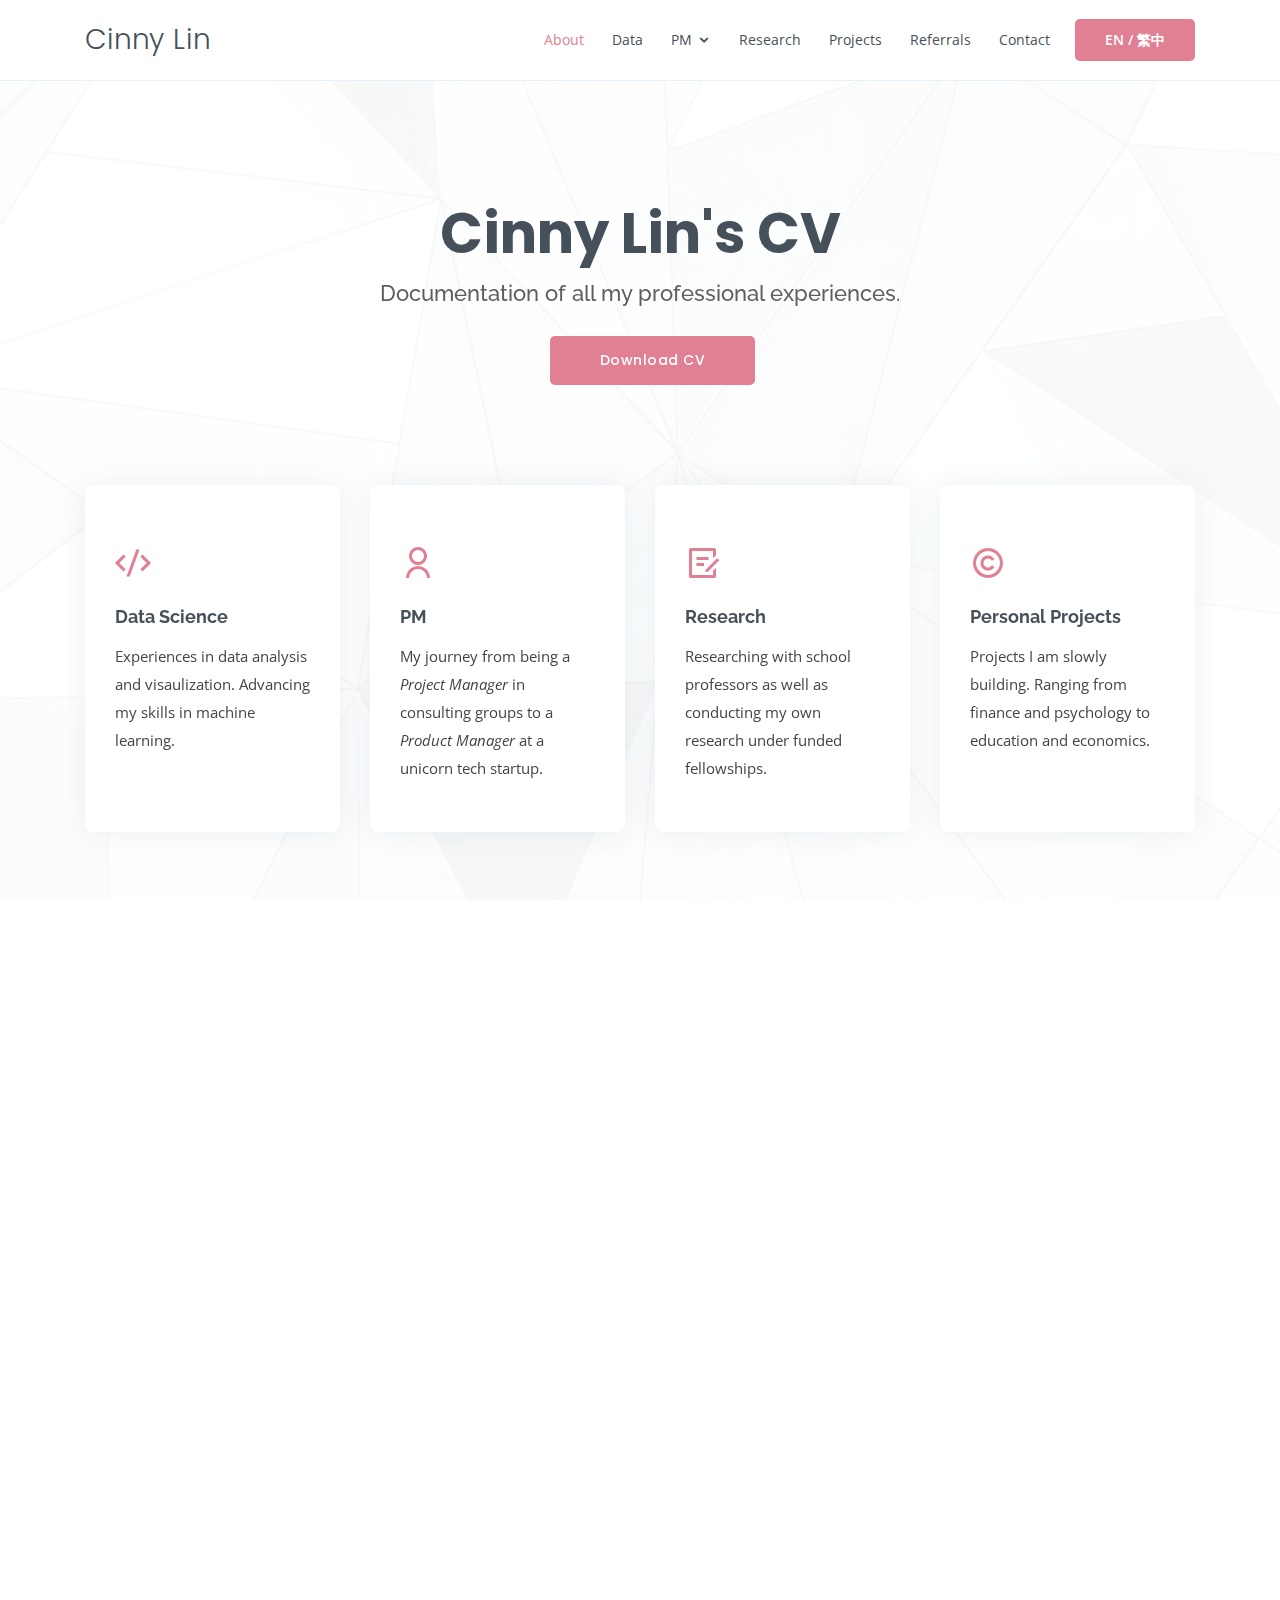
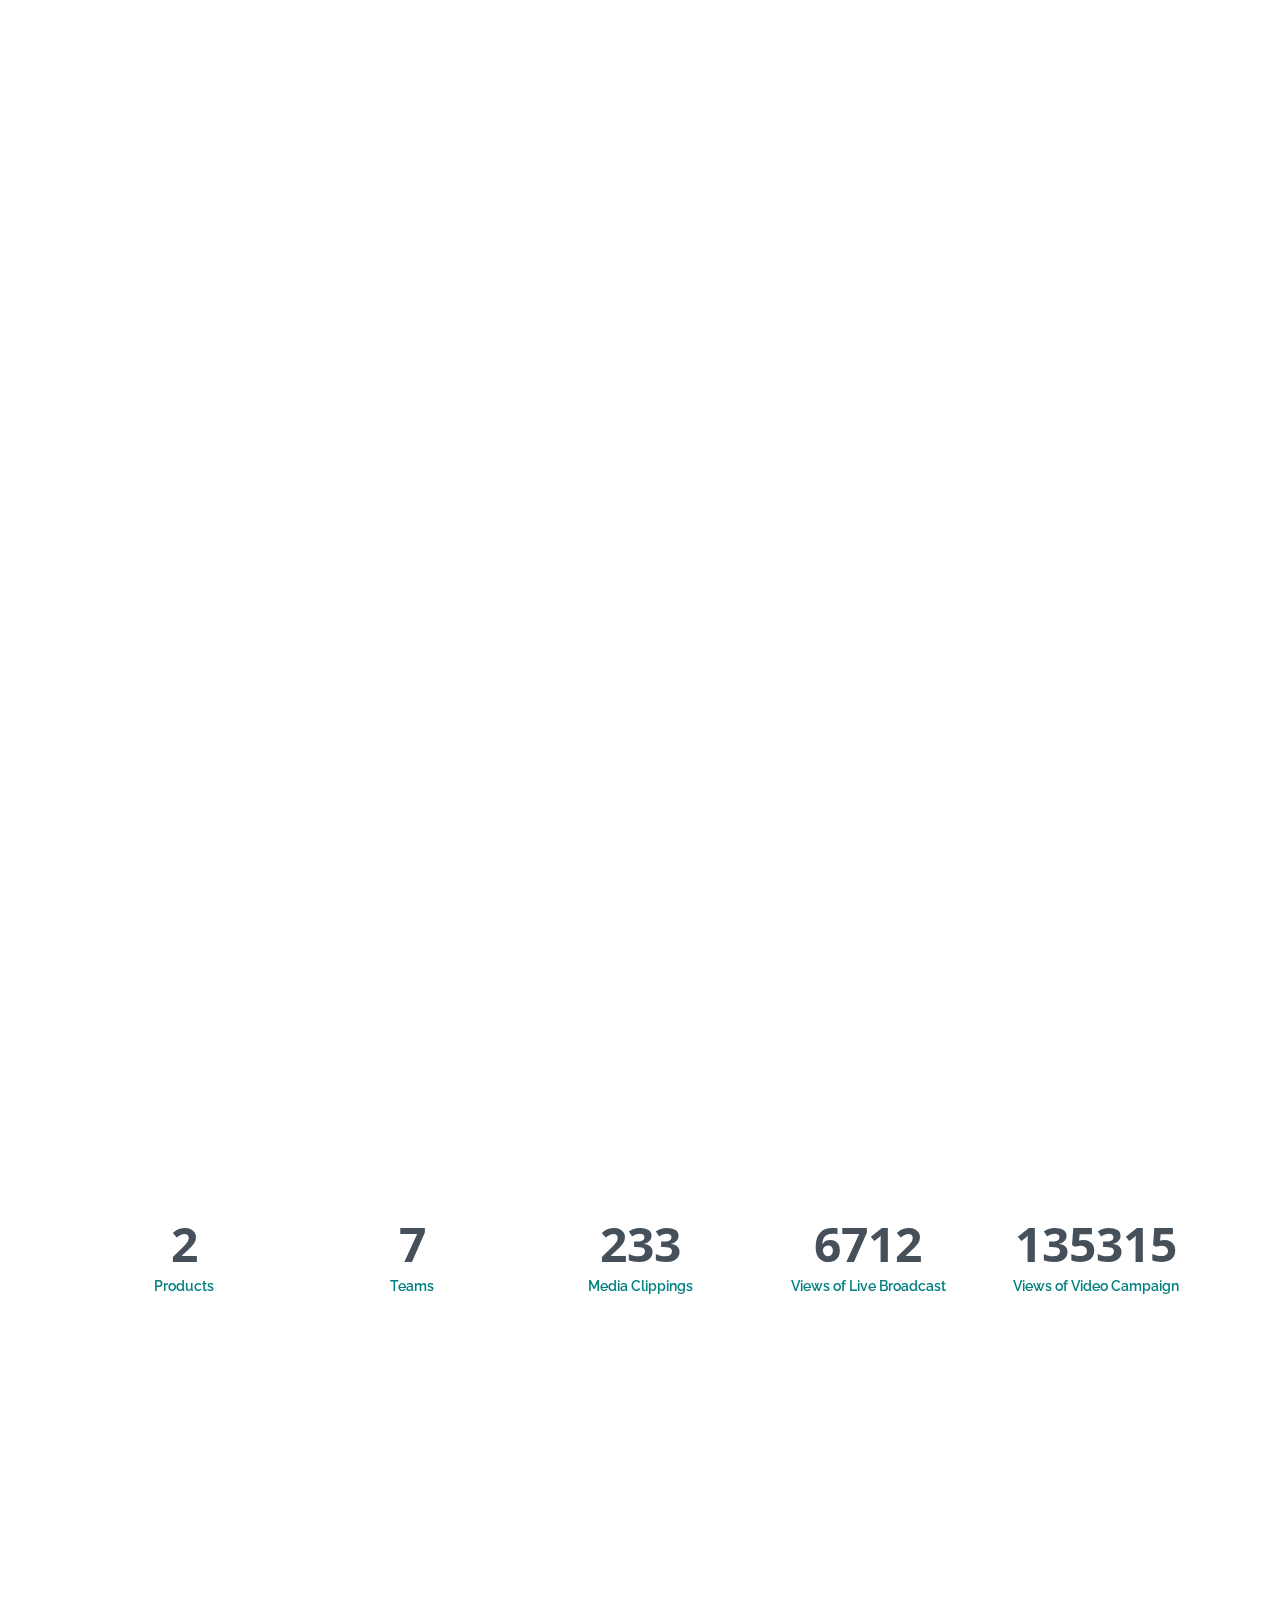
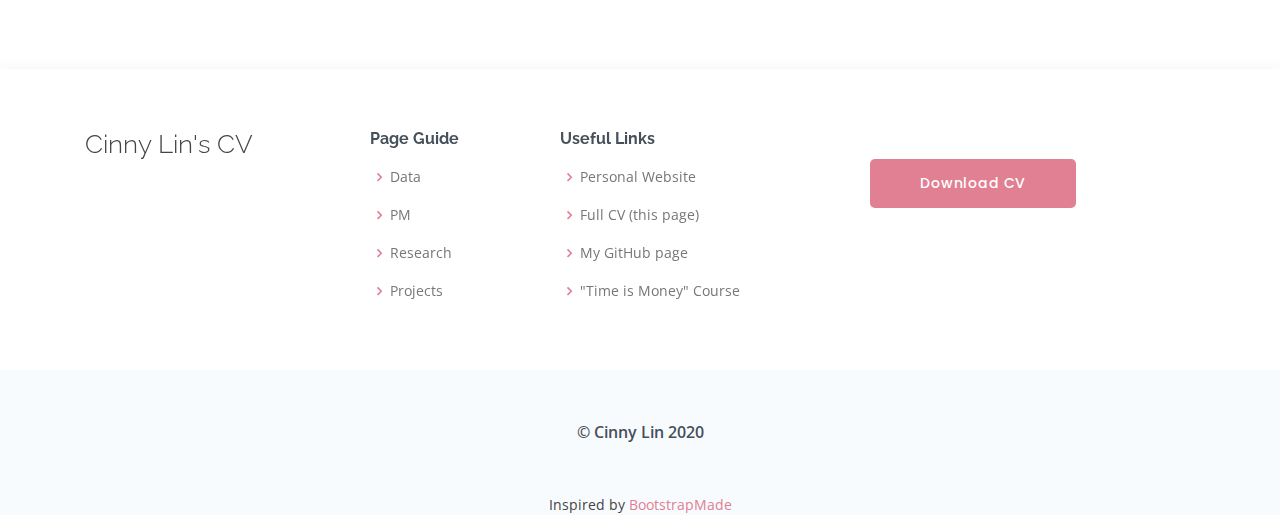
==== commit b8978386: "update experiences" ====
--- a/index.html
+++ b/index.html
@@ -76,7 +76,7 @@
             </li>
             <li><a href="#research">Research</a></li>
             <li><a href="#projects">Projects</a></li>
-            <li><a href="#recommendations">Recommend</a></li>
+            <li><a href="#recommendations">Referrals</a></li>
             <li><a href="#contact">Contact</a></li>
           </ul>
         </nav>
@@ -101,7 +101,8 @@
           </div>
         </div>
         <div class="text-center">
-          <a href="https://raw.githubusercontent.com/CinnyLin/cv/master/Cinny-CV.pdf" 
+          <!-- https://raw.githubusercontent.com/CinnyLin/cv/master/Cinny-CV.pdf -->
+          <a href="https://raw.githubusercontent.com/CinnyLin/cv/master/Cinny-Resume.pdf" 
           class="button scrollto">Download CV</a>
         </div>
 
@@ -283,7 +284,10 @@
             <h3>Data Science Experiences</h3>
             <p>I believe that data analysis and visualization serve two important purposes: <br>
               (1) gain deeper insight on raw data and 
-              (2) make written work more digestible.  </p>
+              (2) make written work more digestible. </p>
+            <p>More data-related work are detailed in my 
+              <a href="#research">research</a> and 
+              <a href="#projects">personal projects</a>.</p>
           </div>
 
           <div class="row">
@@ -299,8 +303,18 @@
               </h5>
               <br>
               <div class="resume-item">
+                <h4>Chief Editor</h4> 
+                <h5>Sep 2020 - Dec 2020</h5>
+                <ul>
+                  <li>
+                    Oversaw a team of 7 in the editorial committee and published around 10-15 articles, 
+                    ranging from news, opinion, and multilingual sections 
+                  </li>
+                </ul>
+              </div>
+              <div class="resume-item">
                 <h4>News Writer</h4> 
-                <h5>July 2020 - Present</h5>
+                <h5>July 2020 - Sep 2020</h5>
                 <ul>
                   <li>
                     Covered news regarding 
@@ -326,7 +340,7 @@
               </div>
               <div class="resume-item">
                 <h4>Econ Analyst</h4>
-                <h5>July 2020 - Present</h5>
+                <h5>July 2020 - Sep 2020</h5>
                 <ul>
                   <li>
                     Co-wrote an analysis regarding 
@@ -338,42 +352,20 @@
                   </li>
                 </ul>
               </div>
-
-              <!--add CVT breaking news project / research fellowship...?-->
-
-              <h4 class="resume-title">#Draw Insights from Raw Data</h4>
-              <h5>
-                <em
-                  ><a href="https://www.historybeyond.com"
-                  >NYU Vertically Integrated Projects (VIP)</a
-                ></em
-                >
-              </h5>
-              <br>
-              <div class="resume-item">
-                <h4>Research Assistant at Digital Humanities Lab</h4>
-                <h5>June 2020 - Present</h5>
-                <ul>
-                  <li>
-                    Performed data cleaning for business directories in
-                    Manhattan during early 1800s to early 1900s using gender and
-                    nationality API and cross-checked with datasets scraped from
-                    IPUMS USA and Ancestry.com using Python
-                  </li>
-                  <li>
-                    Mapped restaurant data of 9 ethnic groups (Chinese, French,
-                    German, Irish, Italian, Jewish, Polish, Russian, Spanish) in
-                    three time periods (1898 ,1913, 2020) using Python and
-                    compared racial distribution patterns of New York using R
-                    tidycensus
-                  </li>
-                  <li>
-                    Visualizing ethnic and gender clusters of restaurants on
-                    migrant patterns and trends of gender empowerment using qGIS
-                    and d3.js
-                  </li>
-                </ul>
-              </div>
+              <div class="resume-item">
+                <h4>@coronavirus_country Initiator</h4>
+                <h5>March 2020 - Sep 2020</h5>
+                <ul>
+                  <li>
+                    Featured on
+                    <a href="http://oncenturyavenue.org/2020/05/how-one-student-is-keeping-tabs-on-literally-every-country/">
+                    the school's student publication</a>, 
+                    to explain my personal project of covering how COVID-19 has impacted the world, one country a day.
+                  </li>
+                </ul>
+              </div>
+              
+
             </div>
 
             <div class="col-lg-6">
@@ -388,22 +380,26 @@
                 <br>
                 <div class="resume-item">
                   <h4>Data Team Lead</h4>
-                  <h5>Aug 2020 - Present</h5>
+                  <h5>Aug 2020 - Dec 2020</h5>
                   <ul>
                     <li>
-                      Working with regional outreach leads to create data
+                      Worked with regional outreach leads to create data
                       visualizations for different areas that inform marketing
                       decisions into more under-privileged areas by web scraping
                       public data and automating emailing to increase mass
                       marketing efficiency
                     </li>
                     <li>
-                      Delegate tasks to the 9 members of the data team and
+                      Delegated tasks to the 9 members of the data team and
                       provide counsel and technical support on individual projects
                     </li>
                     <li>
-                      Oversee the assessment of all data requests in order
+                      Oversaw the assessment of all data requests in order
                       to ensure quality and accuracy of the statistics and visaulizations
+                    </li>
+                    <li>
+                      Featured on <a href="https://www.wavelf.org/blog/JbFvK9cFYCclKKjGrMvU">WaveLF's blog</a> 
+                      to explain the responsibilities and achivements of the data team.
                     </li>
                     <!-- <li>
                       Oversee the efficient use of production project budgets
@@ -412,7 +408,7 @@
                   </ul>
                 </div>
 
-                <div class="resume-item">
+                <!-- <div class="resume-item">
                   <h4>Instructor of "Time is Money" course</h4>
                   <h5>July 2020 - Aug 2020</h5>
                   <ul>
@@ -429,7 +425,7 @@
                       the teacher is knowledgeable of the course subject
                     </li>
                   </ul>
-                </div>
+                </div> -->
 
                 <div class="resume-item">
                   <h4>Data Volunteer for Automating Logistics</h4>
@@ -962,7 +958,7 @@
             <h2>Research</h2>
             <p>
               From supporting professor's ongoing research papers and publications, <br>
-              to working with interdisplenary teams and undertaking independent historic research. <br> 
+              to working with interdisplenary teams and undertaking independent research. <br> 
               <!-- Planning on conducting my own research on COVID-19 under funded fellowships in Fall 2020.  -->
             </p>
           </div>
@@ -981,11 +977,12 @@
           </div>
 
           <div class="row">
+
             <div class="col-lg-6">
 
               <h5>
-                <em><a href="https://www.historybeyond.com">
-                  NYU Vertically Integrated Projects: <br>
+                <em>NYU Vertically Integrated Projects: <br>
+                  <a href="https://www.historybeyond.com">
                   Digital Humanities Lab - History Beyond</a> <br>
                 led by Professor Heather Ruth Lee</em>
               </h5>
@@ -994,7 +991,29 @@
                 <h4>Fall Research Assistant</h4> 
                 <!-- <h4>in Data Augmentation & Animation Group</h4>  -->
                 <h5>Sep 2020 - Dec 2020</h5>
-                <!-- <ul>
+                <ul>
+                  <li>
+                    Built a name-nationality classification model that improved prediction accuracy by 30%
+                  </li>
+                  <li>
+                    Geocoded 1,034,722 restaurants records between 1870 and 1933 with 90% accuracy using a self-built model
+                  </li>
+                  <li>
+                    Visualized restaurants with ethnic clusters to understand immigrant stories 
+                  </li>
+                  <li>
+                    More of the project can be found in 
+                    <a href="https://github.com/CinnyLin/NYCRestaurantData/blob/master/paper-Fall2020.pdf">
+                      this collaborative paper</a>
+                  </li>
+                </ul>
+              </div>
+              
+              <div class="resume-item">
+                <h4>Summer Research Assistant</h4> 
+                <h4>in Data Augmentation & Animation Group</h4> 
+                <h5>June 2020 - Aug 2020</h5>
+                <ul>
                   <li>
                     Performed data cleaning for business directories in Manhattan during early 1800s to early 1900s 
                     using gender and nationality API and cross-checked with datasets scraped from 
@@ -1006,57 +1025,78 @@
                     of New York using R tidycensus
                   </li>
                   <li>
-                    Visualizing ethnic and gender clusters of restaurants on migrant patterns and trends of gender empowerment 
-                    using qGIS and d3.js
-                  </li>
-                </ul> -->
-              </div>
-              <div class="resume-item">
-                <h4>Summer Research Assistant</h4> 
-                <h4>in Data Augmentation & Animation Group</h4> 
-                <h5>June 2020 - Aug 2020</h5>
-                <ul>
-                  <li>
-                    Performed data cleaning for business directories in Manhattan during early 1800s to early 1900s 
-                    using gender and nationality API and cross-checked with datasets scraped from 
-                    IPUMS USA and Ancestry.com, using Python
-                  </li>
-                  <li>
-                    Mapped restaurant data of 9 ethnic groups (Chinese, French, German, Irish, Italian, Jewish, Polish, Russian, Spanish) 
-                    in three time periods (1898 ,1913, 2020) using Python and compared racial distribution patterns 
-                    of New York using R tidycensus
-                  </li>
-                  <li>
-                    Visualizing ethnic and gender clusters of restaurants on migrant patterns and trends of gender empowerment 
-                    using qGIS and d3.js
+                    Featured on 
+                    <a href="https://shanghai.nyu.edu/news/data-science-history-students-team-uncover-nyc-immigrant-lives">
+                      the school's gazette</a> to discuss my contribution to the project
                   </li>
                 </ul>
               </div>
             </div>
 
             <div class="col-lg-6">
-                <h5>
-                  <em><a href="https://www.istat.org">
-                    International Society of Transport Aircraft Trading (ISTAT)</a>
+
+              <h5>
+                <em><a href="http://stanfordexchange.org/project/">
+                  Biases and Fairness in Online Interactions</a>
+                  led by Professor Bruno Abrahao</em>
+              </h5>
+              <br>
+              <div class="resume-item">
+                <h4>Research Assistant</h4>
+                <h5>Dec 2020 - Present</h5>
+                <ul>
+                  <li>
+                    Applying evolutionary game theory on social networks where 
+                    there are imbalances in mutual ratings driven by social demographics
+                  </li>
+                  <li>
+                    Using imperfect heirarchical multi-level modeling to reduce the 
+                    interdependence between rating interactions
+                  </li>
+                </ul>
+              </div>
+              <br>
+
+              <h5>
+                <em><a href="https://github.com/CinnyLin/IAI">
+                  Irrational Artificial Intelligence</a>
+                  led by Professor Grace Haaf</em>
+              </h5>
+              <br>
+              <div class="resume-item">
+                <h4>Research Assistant</h4>
+                <h5>Sep 2020 - Present</h5>
+                <ul>
+                  <li>
+                    Using regression models to find unusual behavior patterns in poker bots decisions 
+                    to infer irrationality in artificially intelligent agent
+                  </li>
+                </ul>
+              </div>
+              <br>
+
+              <h5>
+                <em><a href="https://www.istat.org">
+                  International Society of Transport Aircraft Trading (ISTAT)</a>
                   led by Professor David Yu</em>
-                </h5>
-                <br>
-                <div class="resume-item">
-                  <h4>Research Assistant</h4>
-                  <h5>Dec 2018 - Jan 2019</h5>
-                  <ul>
-                    <li>
-                      Researched for global and regional leasing and securitization in aircraft markets 
-                    </li>
-                    <li>
-                      Contributed to editorial discussions on aircraft leasing financial modelling 
-                      educational presentations for college masters program
-                    </li>
-                  </ul>
-                </div>
-
-              </div>
-            </div>
+              </h5>
+              <br>
+              <div class="resume-item">
+                <h4>Research Assistant</h4>
+                <h5>Dec 2018 - Jan 2019</h5>
+                <ul>
+                  <li>
+                    Researched for global and regional leasing and securitization in aircraft markets 
+                  </li>
+                  <li>
+                    Contributed to editorial discussions on aircraft leasing financial modelling 
+                    educational presentations for college masters program
+                  </li>
+                </ul>
+              </div>
+                
+            </div>
+
           </div>
         </div>
       </section>
@@ -1073,62 +1113,126 @@
       <!-- End Projects Section -->
 
       <!-- ======= Projects Portfoilio Section ======= -->
-       <section id="projects" class="projects">
-         <div class="container">
+      <section id="projects" class="projects">
+        <div class="container">
           
           <!-- <div class="section-title">
             <h3>Personal Projects</h3>
           </div> -->
 
-           <div class="row">
-             <div class="col-md-6 d-flex align-items-stretch">
-               <div
-                 class="card"
-                 style="background-image: url('assets/img/projects-1.jpg')"
-                 data-aos="fade-up"
-                 data-aos-delay="100"
-               >
-                 <div class="card-body">
-                   <h5 class="card-title">
-                     <a href="https://www.instagram.com/coronavirus_country/">
+          <div class="row">
+            <!-- <div class="col-md-6 d-flex align-items-stretch"> -->
+                <!-- <div class="card-body">
+                  <h5 class="card-title">
+                    <a href="https://www.instagram.com/coronavirus_country/">
                       @coronavirus_country</a>
-                    </h5>
-                   <p class="card-text">
-                     Writes how COVID-19 has impacted the world, one country a day.
-                   </p>
-                   <div class="learn-more">
-                     <a href="https://www.instagram.com/coronavirus_country/"
-                       ><i class="icofont-arrow-right"></i> Learn More</a
-                     >
-                   </div>
-                 </div>
-               </div>
-             </div>
-             <div class="col-md-6 d-flex align-items-stretch mt-4 mt-md-0">
-               <div
+                  </h5>
+                  <p class="card-text">
+                    Writes how COVID-19 has impacted the world, one country a day.
+                  </p>
+                  <div class="learn-more">
+                    <a href="https://www.instagram.com/coronavirus_country/">
+                      <i class="icofont-arrow-right"></i> Learn More</a>
+                  </div>
+                </div> -->
+
+            <div class="col-lg-4 col-md-4 d-flex align-items-stretch">
+              <div
+                class="card"
+                style="background-image: url('assets/img/projects-1.jpg')"
+                data-aos="fade-up"
+                data-aos-delay="100"
+              >
+                <div class="card-body">
+                  <h5 class="card-title">
+                    <a href="https://github.com/CinnyLin/network_graph">
+                      Professor Network Graph</a>
+                  </h5>
+                  <p class="card-text">
+                    Visualized CS professors in the global NYU network and created individual profiles 
+                    based on their number of publications, citations, and diversity of coauthorship
+                  </p>
+                  <div class="learn-more">
+                    <a href="https://www.youtube.com/watch?v=PPXMWuZRhHY&feature=youtu.be">
+                      <i class="icofont-arrow-right"></i>Watch the demo</a>
+                  </div>
+                </div>
+              </div>
+            </div>
+
+            <div class="col-lg-4 col-md-4 d-flex align-items-stretch">
+              <div
+                class="card"
+                style="background-image: url('assets/img/projects-1.jpg')"
+                data-aos="fade-up"
+                data-aos-delay="100"
+              >
+                <div class="card-body">
+                  <h5 class="card-title">
+                    <a href="https://github.com/CinnyLin/book_rec_sys">
+                      Book Recommender System</a>
+                  </h5>
+                  <p class="card-text">
+                    Tested the role of reading tags and book covers in book recommender system 
+                    using TF-iDF and CNN machine learning models and improved prediction by 92%
+                  </p>
+                  <div class="learn-more">
+                    <a href="https://github.com/CinnyLin/book_rec_sys/blob/main/project_paper.pdf">
+                      <i class="icofont-arrow-right"></i>Read the paper</a>
+                  </div>
+                </div>
+              </div>
+            </div>
+            
+            <div class="col-lg-4 col-md-4 d-flex align-items-stretch mt-4 mt-md-0">
+              <div
                  class="card"
                  style="background-image: url('assets/img/projects-2.jpg')"
                  data-aos="fade-up"
-                 data-aos-delay="200"
-               >
-                 <div class="card-body">
-                   <h5 class="card-title">
-                     <a href="https://cinnylin.github.io/tim/">
-                      Time is Money</a></h5>
-                   <p class="card-text">
+                 data-aos-delay="100"
+              >
+                <div class="card-body">
+                  <h5 class="card-title">
+                    <a href="https://github.com/CinnyLin/bj_house_price">
+                      Predicting Beijing House Price</a>
+                  </h5>
+                  <p class="card-text">
+                    Predicted the house price in Beijing with regression models
+                  </p>
+                  <div class="learn-more">
+                    <a href="https://github.com/CinnyLin/bj_house_price/blob/master/paper.pdf">
+                      <i class="icofont-arrow-right"></i>Read the paper</a>
+                  </div>
+                </div>
+              </div>
+            </div>
+            
+            <!-- <div class="col-lg-4 col-md-4 d-flex align-items-stretch"></div>
+              <div
+                class="card"
+                style="background-image: url('assets/img/projects-2.jpg')"
+                data-aos="fade-up"
+                data-aos-delay="100"
+              >
+                <div class="card-body">
+                  <h5 class="card-title">
+                    <a href="https://cinnylin.github.io/tim/">
+                      Time is Money</a>
+                  </h5>
+                  <p class="card-text">
                      A course that uses concepts from personal finance, 
                      psychology, and data science to teach time management.
-                   </p>
-                   <div class="read-more">
-                     <a href="https://cinnylin.github.io/tim/"
-                       ><i class="icofont-arrow-right"></i>Learn More</a
-                     >
-                   </div>
-                 </div>
-               </div>
-             </div>
-           </div>
-         </div>
+                  </p>
+                  <div class="learn-more">
+                    <a href="https://cinnylin.github.io/tim/"
+                    ><i class="icofont-arrow-right"></i>Learn More</a>
+                  </div>
+                </div>
+              </div>
+            </div> -->
+            
+          </div>
+        </div>
        </section>
        <!-- End Projects Portfolio Section -->
 
@@ -1202,7 +1306,7 @@
                 <p>
                   <i class="bx bxs-quote-alt-left quote-icon-left"></i>
                   Cinny was our choice to be Data Team Lead when we transitioned to the fall 
-                  because she of her impressive skills and because she has an amazing personality.
+                  because of her impressive skills and because she has an amazing personality.
                   She is always taking things head on, really taking ownership of all her projects and eager to help on more. 
                   Her energy and the happiness she brings made the data team really exciting!
                   <i class="bx bxs-quote-alt-right quote-icon-right"></i>
@@ -1224,6 +1328,25 @@
                 </p>
                 <h3>Amy Shen</h3>
                 <h4>Director of Logistics, Wave Learning Festival</h4>
+              </div>
+            </div>
+
+            <div class="testimonial-wrap">
+              <div class="testimonial-item">
+                <p>
+                  <i class="bx bxs-quote-alt-left quote-icon-left"></i>
+                  Cinny works hard and has good communication within the team. 
+                  She responses to message very quickly, and is always on top of work.
+                  Cinny is an absolute pleasure to work with, she is so kind and positive. 
+                  I love how much empathy she leads the team with!
+                  She takes initiative, she knows what people are doing,
+                  and she is good at spliting up work to everyone.
+                  Cinny is always really positive. She makes sure everything gets done, 
+                  as well as makes sure to celebrate achievements with the team.
+                  <i class="bx bxs-quote-alt-right quote-icon-right"></i>
+                </p>
+                <h3>Anonymous Community Feedback</h3>
+                <h4>Data Team, Wave Learning Festival</h4>
               </div>
             </div>
 
@@ -1240,7 +1363,7 @@
                   and collaborated with our Chinese student in the Economics Committee on another article.
                   On top of that, she also supported the development of the website for OCA.
                   Because of her passion and all the work she did for OCA, 
-                  we decided to promote her as Chief Editor and we can't wait to see what she can bring to OCA.
+                  we decided to promote her as Chief Editor and we can't wait to see more that she can bring to OCA.
                   <i class="bx bxs-quote-alt-right quote-icon-right"></i>
                 </p>
                 <h3>Gordon Fan</h3>
@@ -1311,12 +1434,12 @@
 
             <div class="col-lg">
               <div class="icon">
-                <i class="bx bxl-instagram"></i>
-                <h4>Instagram:</h4>
+                <i class="bx bxl-github"></i>
+                <h4>Github:</h4>
                 <p><a
-                  href="https://www.instagram.com/coronavirus_country/"
+                  href="https://github.com/CinnyLin"
                   class="description"
-                  >follow my project!</a></p>
+                  >check out my projects!</a></p>
               </div>
             </div>
 
@@ -1445,8 +1568,12 @@
                 </li>
                 <li>
                   <i class="bx bx-chevron-right"></i>
+                  <a href="https://github.com/CinnyLin">My GitHub page</a>
+                </li>
+                <!-- <li>
+                  <i class="bx bx-chevron-right"></i>
                   <a href="#">COVID-19 Country Profiles</a>
-                </li>
+                </li> -->
                 <li>
                   <i class="bx bx-chevron-right"></i>
                   <a href="https://cinnylin.github.io/tim">"Time is Money" Course</a>
@@ -1507,6 +1634,7 @@
             <!-- Licensing information: https://bootstrapmade.com/license/ -->
             <!-- Purchase the pro version with working PHP/AJAX contact form: https://bootstrapmade.com/onepage-multipurpose-bootstrap-template/ -->
             <!-- Designed by <a href="https://bootstrapmade.com/">BootstrapMade</a> -->
+            Inspired by <a href="https://bootstrapmade.com/">BootstrapMade</a>
           </div>
         </div>
 
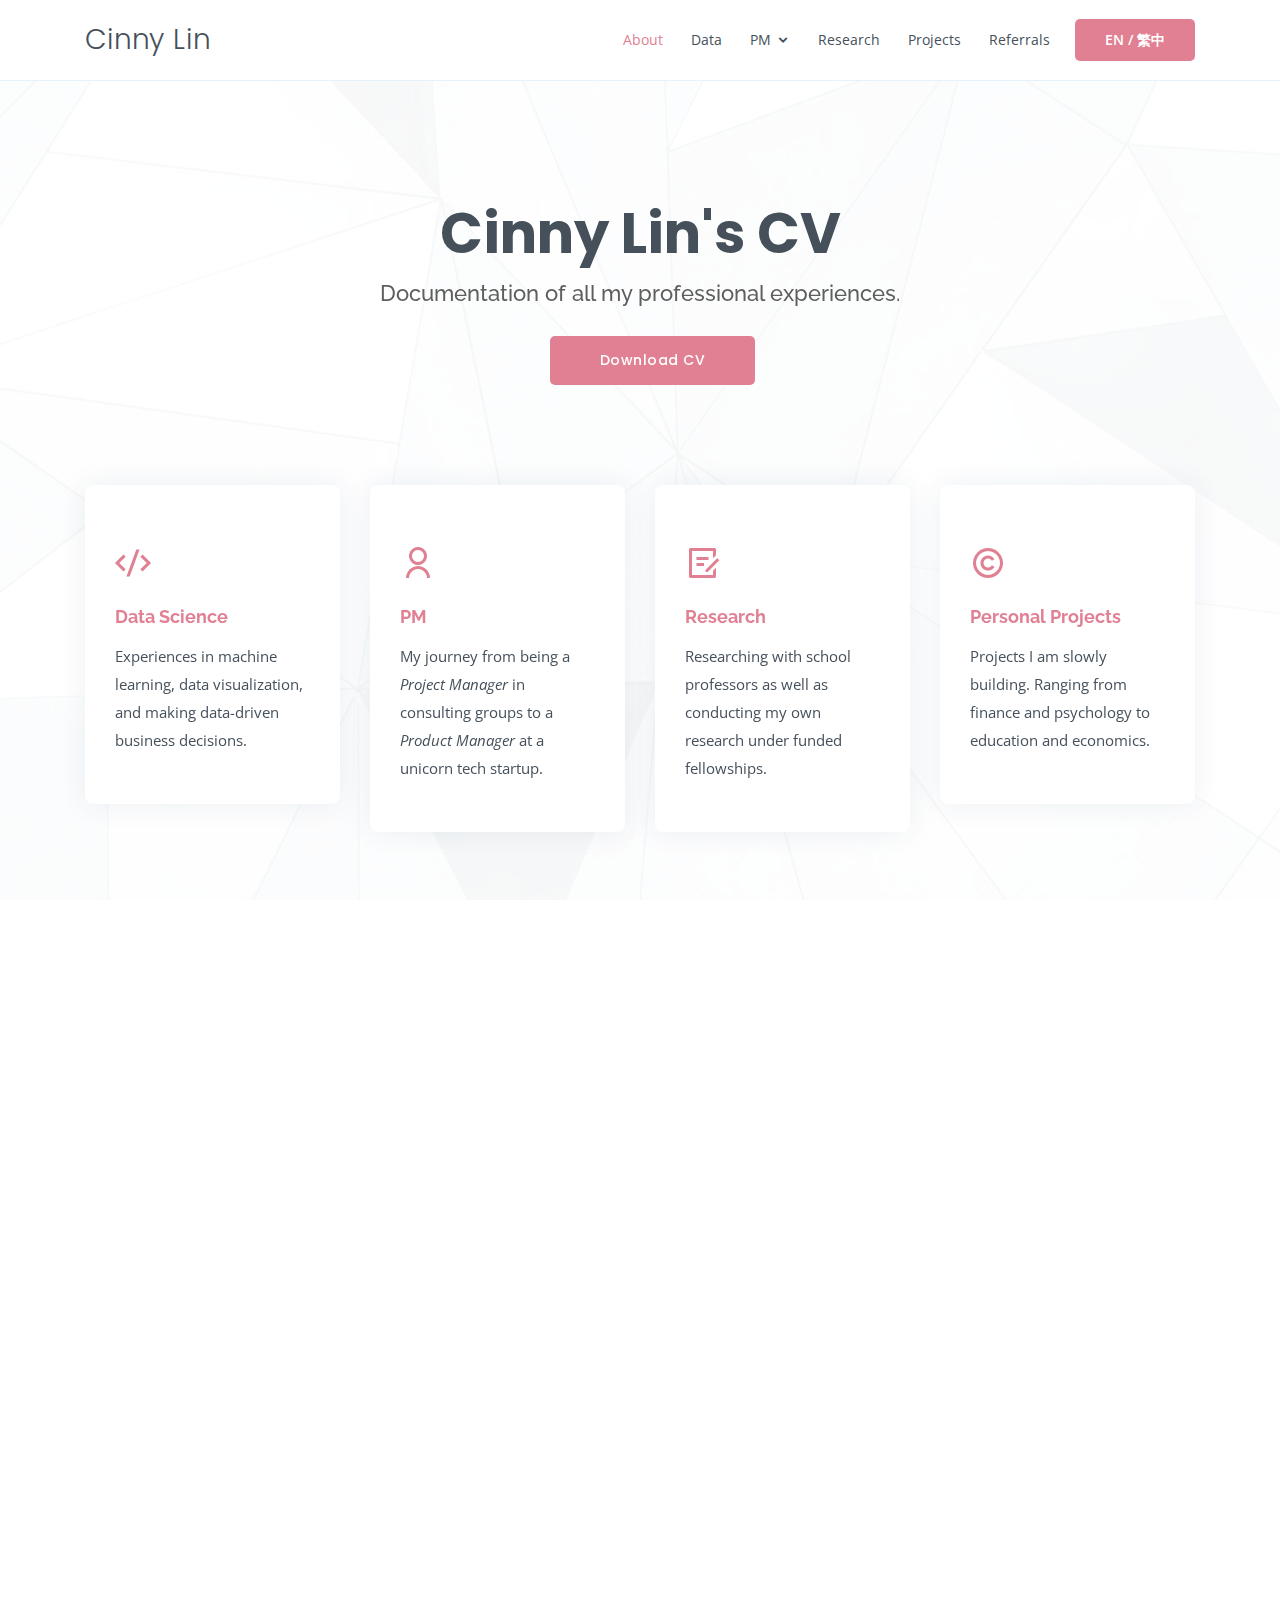
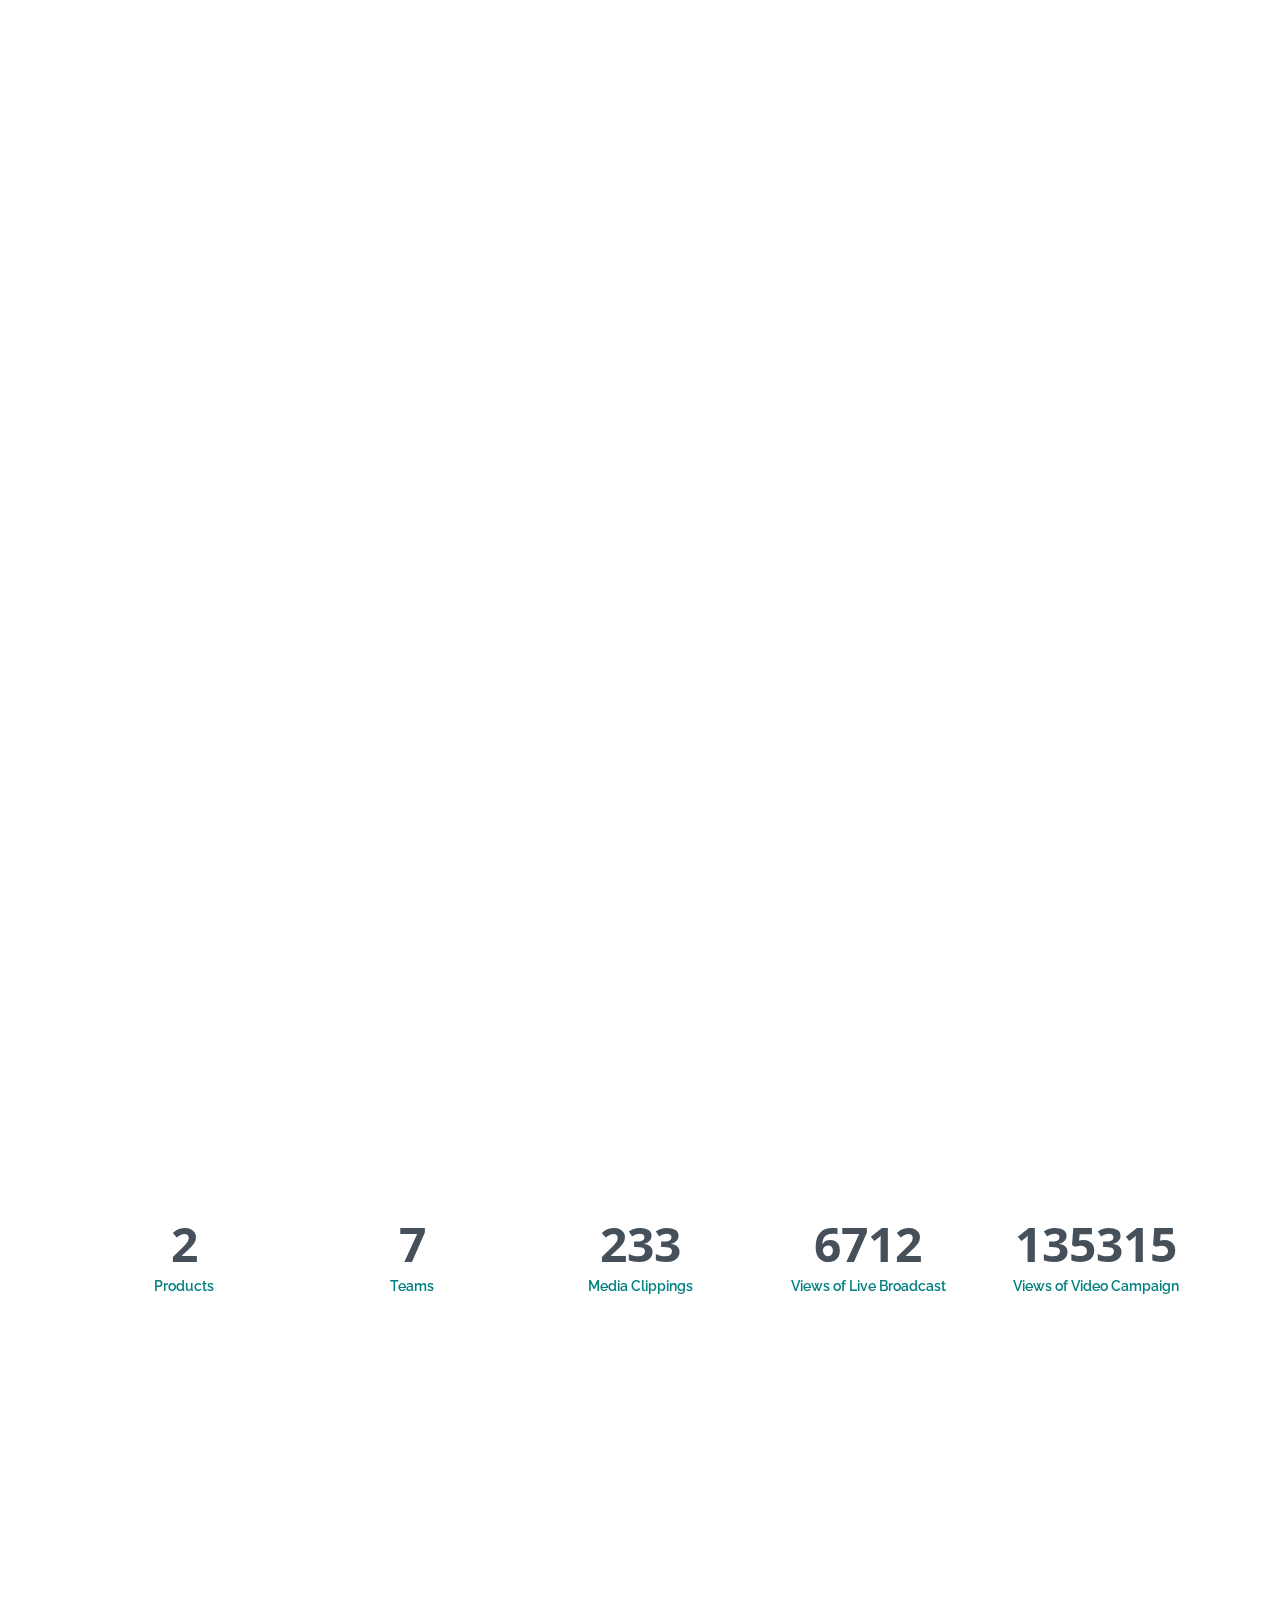
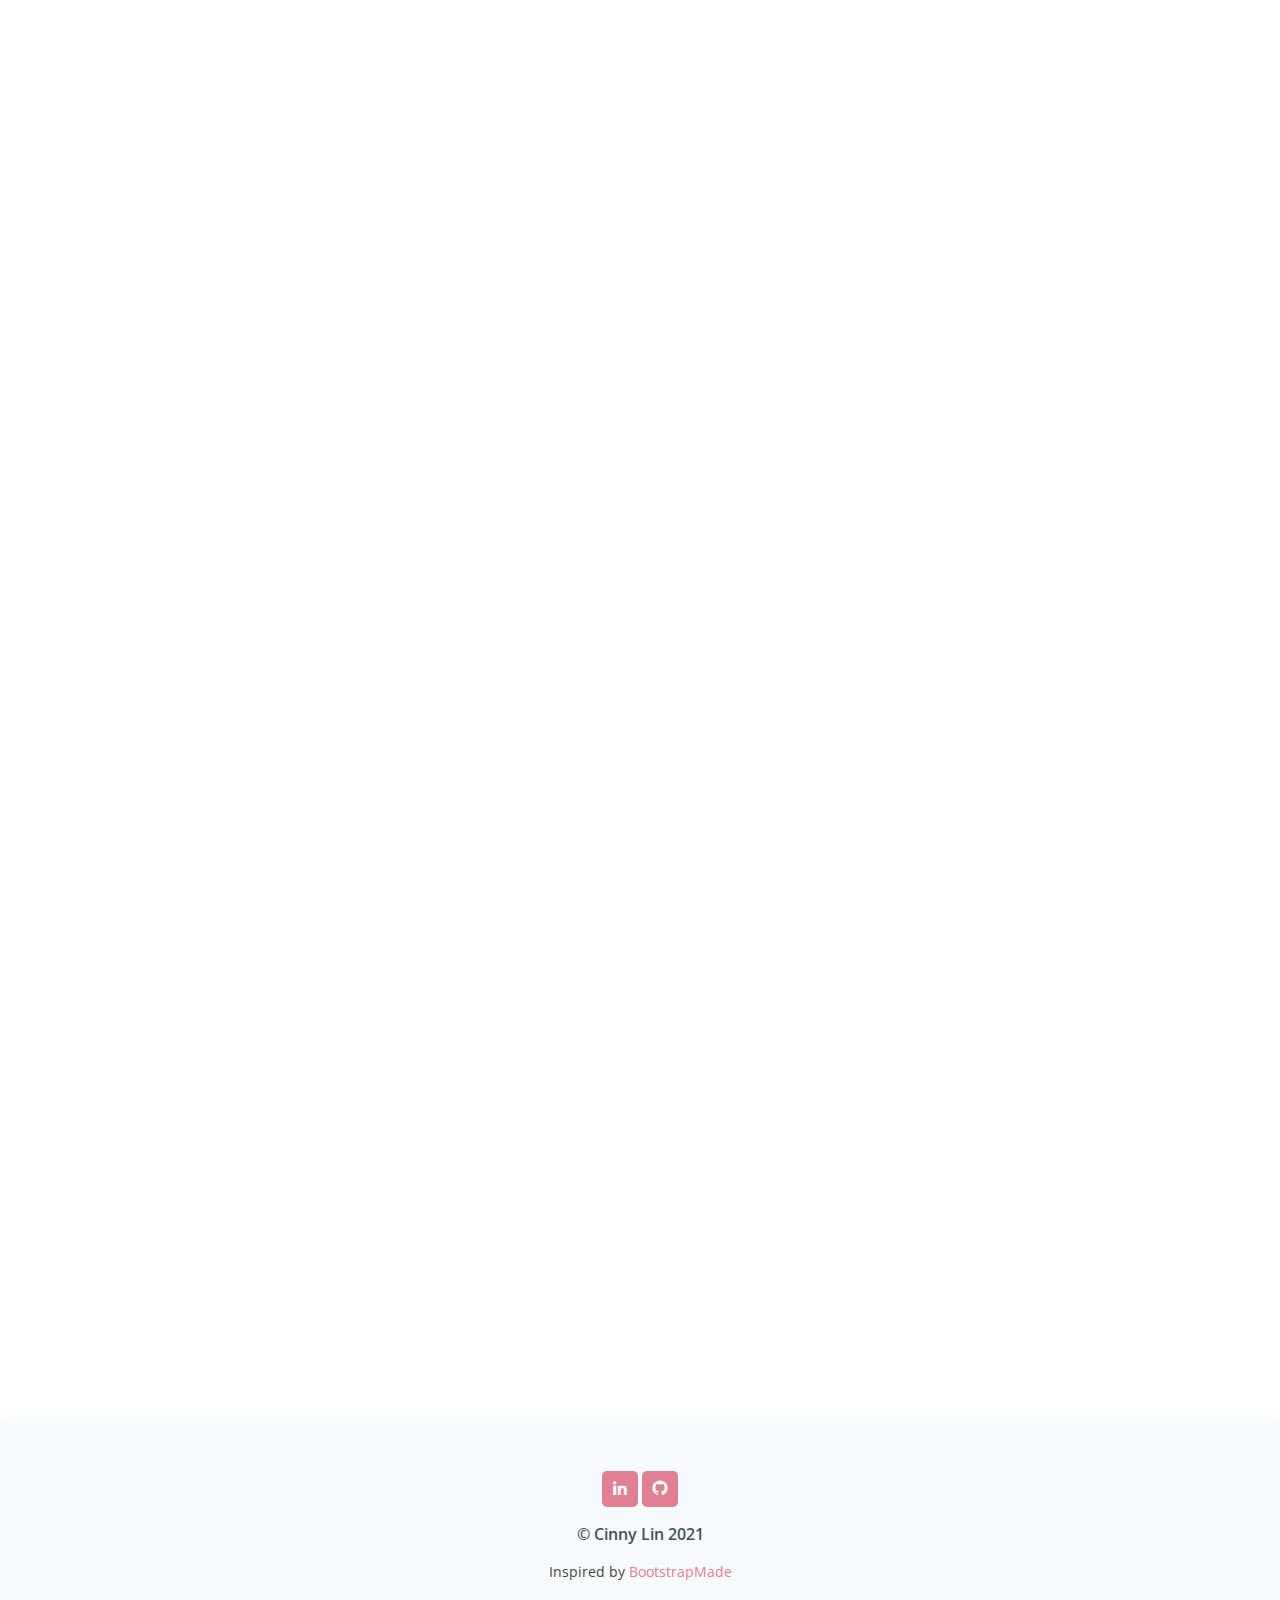
==== commit 5d4f0e1f: "revamp contact and hero sections" ====
--- a/index.html
+++ b/index.html
@@ -62,22 +62,11 @@
               <ul>
                 <li><a href="#productM">Product Manager</a></li>
                 <li><a href="#projectM">Project Manager</a></li>
-                <!-- <li class="drop-down">
-                  <a href="#">Deep Drop Down</a>
-                  <ul>
-                    <li><a href="#">Deep Drop Down 1</a></li>
-                    <li><a href="#">Deep Drop Down 2</a></li>
-                    <li><a href="#">Deep Drop Down 3</a></li>
-                    <li><a href="#">Deep Drop Down 4</a></li>
-                    <li><a href="#">Deep Drop Down 5</a></li>
-                  </ul>
-                </li> -->
               </ul>
             </li>
             <li><a href="#research">Research</a></li>
             <li><a href="#projects">Projects</a></li>
             <li><a href="#recommendations">Referrals</a></li>
-            <li><a href="#contact">Contact</a></li>
           </ul>
         </nav>
         <!-- .nav-menu -->
@@ -112,44 +101,32 @@
             data-aos="zoom-in"
             data-aos-delay="200"
           >
-            <div class="icon-box">
-              <div class="icon"><i class="ri-code-s-slash-line"></i></div>
-              <h4 class="title"><a href="#datascience">Data Science</a></h4>
-              <p class="description">
-                Experiences in data analysis and visaulization. Advancing my
-                skills in machine learning.
-              </p>
-            </div>
-          </div>
-
-          <!-- <div
-            class="col-md-6 col-lg-3 d-flex align-items-stretch mb-5 mb-lg-0"
-            data-aos="zoom-in"
-            data-aos-delay="300"
-          >
-            <div class="icon-box">
-              <div class="icon"><i class="ri-palette-line"></i></div>
-              <h4 class="title"><a href="#webdev">Web Development</a></h4>
-              <p class="description">
-                Builds basic websites for my school and non-profit
-                organizations. Still new to the field.
-              </p>
-            </div>
-          </div> -->
+            <a href="#datascience">
+              <div class="icon-box">
+                <div class="icon"><i class="ri-code-s-slash-line"></i></div>
+                <h4 class="title">Data Science</h4>
+                <p class="description">
+                  Experiences in machine learning, data visualization, and making data-driven business decisions.
+                </p>
+              </div>
+            </a>
+          </div>
 
           <div
             class="col-md-6 col-lg-3 d-flex align-items-stretch mb-5 mb-lg-0"
             data-aos="zoom-in"
             data-aos-delay="400"
           >
-            <div class="icon-box">
-              <div class="icon"><i class="ri-user-line"></i></div>
-              <h4 class="title"><a href="#pm">PM</a></h4>
-              <p class="description">
-                My journey from being a <em>Project Manager</em> in consulting
-                groups to a <em>Product Manager</em> at a unicorn tech startup.
-              </p>
-            </div>
+            <a href="#pm">
+              <div class="icon-box">
+                <div class="icon"><i class="ri-user-line"></i></div>
+                <h4 class="title">PM</h4>
+                <p class="description">
+                  My journey from being a <em>Project Manager</em> in consulting
+                  groups to a <em>Product Manager</em> at a unicorn tech startup.
+                </p>
+              </div>
+            </a>
           </div>
 
           <div
@@ -157,14 +134,16 @@
             data-aos="zoom-in"
             data-aos-delay="500"
           >
-            <div class="icon-box">
-              <div class="icon"><i class="ri-draft-line"></i></div>
-              <h4 class="title"><a href="#research">Research</a></h4>
-              <p class="description">
-                Researching with school professors as well as conducting my own
-                research under funded fellowships.
-              </p>
-            </div>
+            <a href="#research">
+              <div class="icon-box">
+                <div class="icon"><i class="ri-draft-line"></i></div>
+                <h4 class="title">Research</h4>
+                <p class="description">
+                  Researching with school professors as well as conducting my own
+                  research under funded fellowships.
+                </p>
+              </div>
+            </a>
           </div>
 
           <div
@@ -172,15 +151,17 @@
             data-aos="zoom-in"
             data-aos-delay="300"
           >
-            <div class="icon-box">
-              <div class="icon"><i class="ri-copyright-line"></i></div>
-              <h4 class="title"><a href="#Projects">Personal Projects</a></h4>
-              <p class="description">
-                Projects I am slowly building. 
-                Ranging from finance and psychology to education and economics.
-                </ul>
-              </p>
-            </div>
+            <a href="#Projects">
+              <div class="icon-box">
+                <div class="icon"><i class="ri-copyright-line"></i></div>
+                <h4 class="title">Personal Projects</h4>
+                <p class="description">
+                  Projects I am slowly building. 
+                  Ranging from finance and psychology to education and economics.
+                  </ul>
+                </p>
+              </div>
+            </a>
           </div>
 
         </div>
@@ -1288,19 +1269,6 @@
               </div>
             </div>
 
-            <!-- <div class="testimonial-wrap">
-              <div class="testimonial-item">
-                <p>
-                  <i class="bx bxs-quote-alt-left quote-icon-left"></i>
-                  Cinny is an awesome teacher! She goes over course material
-                  very efficiently and knows what she is doing.
-                  <i class="bx bxs-quote-alt-right quote-icon-right"></i>
-                </p>
-                <h3>Katie Lin</h3>
-                <h4>Student from "Time is Money" class</h4>
-              </div>
-            </div> -->
-
             <div class="testimonial-wrap">
               <div class="testimonial-item">
                 <p>
@@ -1371,249 +1339,41 @@
               </div>
             </div>
 
+            <div class="testimonial-wrap">
+              <div class="testimonial-item">
+                <p>
+                  <i class="bx bxs-quote-alt-left quote-icon-left"></i>
+                  Cinny managed to create massive impact during the few sessions she joined 
+                  as Teaching Assistant at Le Wagon. 
+                  She helped students through learning complex topics like 
+                  deployment of data applications using Google Cloud suite, 
+                  Heroku and general principles of MLOps. 
+                  She always showed a welcoming and passionate approach to helping students, 
+                  was patient and thorough with her explanations.
+                  <i class="bx bxs-quote-alt-right quote-icon-right"></i>
+                </p>
+                <h3>Pavel Liser</h3>
+                <h4>Engineering Manager, Le Wagon Shanghai</h4>
+              </div>
+            </div>
+
           </div>
         </div>
       </section>
       <!-- End Recommendation Section -->
 
       <!-- ======= Contact Section ======= -->
-      <section id="contact" class="contact">
-        <div class="container" data-aos="fade-up">
-          <div class="section-title">
-            <h2>Contact</h2>
-            <!-- <p>
-              Magnam dolores commodi suscipit. Necessitatibus eius consequatur
-              ex aliquid fuga eum quidem. Sit sint consectetur velit. Quisquam
-              quos quisquam cupiditate. Et nemo qui impedit suscipit alias ea.
-              Quia fugiat sit in iste officiis commodi quidem hic quas.
-            </p> -->
-          </div>
-
-          <!-- <div>
-            <iframe
-              style="border: 0; width: 100%; height: 270px"
-              src="https://www.google.com/maps/embed?pb=!1m14!1m8!1m3!1d12097.433213460943!2d-74.0062269!3d40.7101282!3m2!1i1024!2i768!4f13.1!3m3!1m2!1s0x0%3A0xb89d1fe6bc499443!2sDowntown+Conference+Center!5e0!3m2!1smk!2sbg!4v1539943755621"
-              frameborder="0"
-              allowfullscreen
-            ></iframe>
-          </div> -->
-
-          
-          <div class="row">
-            <div class="col-lg">
-              <div class="icon">
-                <i class="bx bxl-facebook"></i>
-                <h4>Facebook:</h4>
-                <p><a href="https://www.facebook.com/cinny.lin.1231/" 
-                  class="description"
-                  >send me a message!</a></p>
-              </div>
-            </div>
-
-            <div class="col-lg">
-              <div class="icon">
-                <i class="bx bxl-linkedin"></i>
-                <h4>LinkedIn:</h4>
-                <p><a
-                  href="https://www.instagram.com/coronavirus_country/"
-                  class="description"
-                  >let's connect!</a></p>
-              </div>
-            </div>
-
-            <div class="col-lg">
-              <div class="icon">
-                <i class="icofont-envelope"></i>
-                <h4>Email:</h4>
-                <p><a
-                  href="mailto:ycl461@nyu.edu"
-                  class="description"
-                  >shoot me an email!</a></p>
-              </div>
-            </div>
-
-            <div class="col-lg">
-              <div class="icon">
-                <i class="bx bxl-github"></i>
-                <h4>Github:</h4>
-                <p><a
-                  href="https://github.com/CinnyLin"
-                  class="description"
-                  >check out my projects!</a></p>
-              </div>
-            </div>
-
-          </div>
-
-            <!-- <div class="col-lg-8 mt-5 mt-lg-0">
-              <form
-                action="forms/contact.php"
-                method="post"
-                role="form"
-                class="php-email-form"
-              >
-                <div class="form-row">
-                  <div class="col-md-6 form-group">
-                    <input
-                      type="text"
-                      name="name"
-                      class="form-control"
-                      id="name"
-                      placeholder="Your Name"
-                      data-rule="minlen:4"
-                      data-msg="Please enter at least 4 chars"
-                    />
-                    <div class="validate"></div>
-                  </div>
-                  <div class="col-md-6 form-group">
-                    <input
-                      type="email"
-                      class="form-control"
-                      name="email"
-                      id="email"
-                      placeholder="Your Email"
-                      data-rule="email"
-                      data-msg="Please enter a valid email"
-                    />
-                    <div class="validate"></div>
-                  </div>
-                </div>
-                <div class="form-group">
-                  <input
-                    type="text"
-                    class="form-control"
-                    name="subject"
-                    id="subject"
-                    placeholder="Subject"
-                    data-rule="minlen:4"
-                    data-msg="Please enter at least 8 chars of subject"
-                  />
-                  <div class="validate"></div>
-                </div>
-                <div class="form-group">
-                  <textarea
-                    class="form-control"
-                    name="message"
-                    rows="5"
-                    data-rule="required"
-                    data-msg="Please write something for us"
-                    placeholder="Message"
-                  ></textarea>
-                  <div class="validate"></div>
-                </div>
-                <div class="mb-3">
-                  <div class="loading">Loading</div>
-                  <div class="error-message"></div>
-                  <div class="sent-message">
-                    Your message has been sent. Thank you!
-                  </div>
-                </div>
-                <div class="text-center">
-                  <button type="submit">Send Message</button>
-                </div>
-              </form>
-            </div>
-          </div> -->
-        </div>
-      </section>
       <!-- End Contact Section -->
+
     </main>
     <!-- End #main -->
 
     <!-- ======= Footer ======= -->
     <footer id="footer">
-      <div class="footer-top">
-        <div class="container">
-          <div class="row">
-            <div class="col-lg-3 col-md-6 footer-contact">
-              <h3>Cinny Lin's CV</h3>
-              <!-- <p>
-                A108 Adam Street <br />
-                New York, NY 535022<br />
-                United States <br /><br />
-                <strong>Phone:</strong> +1 5589 55488 55<br />
-                <strong>Email:</strong> info@example.com<br />
-              </p> -->
-            </div>
-
-            <div class="col-lg-2 col-md-6 footer-links">
-              <h4>Page Guide</h4>
-              <ul>
-                <li>
-                  <i class="bx bx-chevron-right"></i> <a href="#datascience">Data</a>
-                </li>
-                <li>
-                  <i class="bx bx-chevron-right"></i> <a href="#pm">PM</a>
-                </li>
-                <li>
-                  <i class="bx bx-chevron-right"></i> <a href="#research">Research</a>
-                </li>
-                <li>
-                  <i class="bx bx-chevron-right"></i> <a href="#projects">Projects</a>
-                </li>
-              </ul>
-            </div>
-
-            <div class="col-lg-3 col-md-6 footer-links">
-              <h4>Useful Links</h4>
-              <ul>
-                <li>
-                  <i class="bx bx-chevron-right"></i> 
-                  <a href="https://cinnylin.github.io">
-                    Personal Website</a>
-                </li>
-                <li>
-                  <i class="bx bx-chevron-right"></i>
-                  <a href="#">Full CV (this page)</a>
-                </li>
-                <li>
-                  <i class="bx bx-chevron-right"></i>
-                  <a href="https://github.com/CinnyLin">My GitHub page</a>
-                </li>
-                <!-- <li>
-                  <i class="bx bx-chevron-right"></i>
-                  <a href="#">COVID-19 Country Profiles</a>
-                </li> -->
-                <li>
-                  <i class="bx bx-chevron-right"></i>
-                  <a href="https://cinnylin.github.io/tim">"Time is Money" Course</a>
-                </li>
-              </ul>
-            </div>
-
-            <div class="col-lg-4 col-md-6 footer-newsletter">
-              <a href="https://raw.githubusercontent.com/CinnyLin/cv/master/Cinny-CV.pdf" 
-              class="button scrollto">Download CV</a>
-            </div>
-
-            <!-- <div class="col-lg-4 col-md-6 footer-newsletter">
-              <h4>Join Our Newsletter</h4>
-              <p>
-                Tamen quem nulla quae legam multos aute sint culpa legam noster
-                magna
-              </p>
-              <form action="" method="post">
-                <input type="email" name="email" /><input
-                  type="submit"
-                  value="Subscribe"
-                />
-              </form>
-            </div> -->
-          </div>
-        </div>
-      </div>
-
-      <!-- <div class="container">
+
+      <div class="container">
         
         <div class="social-links text-center">
-          <a href="https://www.facebook.com/cinny.lin.1231/" 
-              class="social-links"
-              ><i class="bx bxl-facebook"></i
-            ></a>
-          <a href="https://www.instagram.com/coronavirus_country/"
-              class="social-links"
-              ><i class="bx bxl-instagram"></i
-            ></a>
           <a href="https://www.linkedin.com/in/yi-chen-cinny-lin/"
               class="social-links"
               ><i class="bx bxl-linkedin"></i
@@ -1622,11 +1382,11 @@
               class="social-links"
               ><i class="bx bxl-github"></i
             ></a>
-        </div> -->
+        </div>
         
         <div class="mr-md-auto text-center">
           <div class="copyright">
-            &copy; Cinny Lin 2020
+            &copy; Cinny Lin 2021
           </div>
           <div class="credits">
             <!-- All the links in the footer should remain intact. -->
--- a/assets/css/style.css
+++ b/assets/css/style.css
@@ -488,7 +488,7 @@
 }
 
 #hero .icon-box .title a {
-  color: #45505b;
+  color: #e17f93;
   transition: 0.3s;
 }
 
@@ -496,6 +496,7 @@
   font-size: 15px;
   line-height: 28px;
   margin-bottom: 0;
+  color: #45505b;
 }
 
 #hero .icon-box .icon {
@@ -513,7 +514,11 @@
 }
 
 #hero .icon-box:hover .title a {
-  color: #e17f93;
+  color: #339999;
+}
+
+#hero .icon-box:hover .icon {
+  color: #339999;
 }
 
 @media (min-width: 1024px) {
@@ -898,35 +903,6 @@
 }
 
 /*--------------------------------------------------------------
-# Clients
---------------------------------------------------------------*/
-.clients {
-  padding: 15px 0;
-  text-align: center;
-}
-
-.clients img {
-  max-width: 45%;
-  transition: all 0.4s ease-in-out;
-  display: inline-block;
-  padding: 15px 0;
-  -webkit-filter: grayscale(100);
-  filter: grayscale(100);
-}
-
-.clients img:hover {
-  -webkit-filter: none;
-  filter: none;
-  transform: scale(1.15);
-}
-
-@media (max-width: 768px) {
-  .clients img {
-    max-width: 40%;
-  }
-}
-
-/*--------------------------------------------------------------
 # Recommendations
 --------------------------------------------------------------*/
 .recommendations .testimonial-item {
@@ -1019,178 +995,6 @@
 }
 
 /*--------------------------------------------------------------
-# Contact
---------------------------------------------------------------*/
-.contact .icon {
-  margin-bottom: 10px;
-  padding-top: 30px;
-  display: inline-block;
-  font-size: 30px;
-  line-height: 1;
-  color: #e17f93;
-}
-
-.contact .icon .description {
-  font-size: 15px;
-}
-
-.contact h4 {
-  font-size: 22px;
-  font-weight: 600;
-  margin-bottom: 5px;
-  color: #45505b;
-}
-
-.contact .info {
-  width: 100%;
-  background: #fff;
-}
-
-.contact .info i {
-  font-size: 20px;
-  color: #e17f93;
-  float: left;
-  width: 44px;
-  height: 44px;
-  background: #e3f0fa;
-  display: flex;
-  justify-content: center;
-  align-items: center;
-  border-radius: 5px;
-  transition: all 0.3s ease-in-out;
-}
-
-.contact .info p {
-  padding: 0 0 0 60px;
-  margin-bottom: 0;
-  font-size: 14px;
-  color: #339999;
-}
-
-.contact .info .email,
-.contact .info .phone {
-  margin-top: 40px;
-}
-
-.contact .info .email:hover i,
-.contact .info .address:hover i,
-.contact .info .phone:hover i {
-  background: #e17f93;
-  color: #fff;
-}
-
-.contact .php-email-form {
-  width: 100%;
-  background: #fff;
-}
-
-.contact .php-email-form .form-group {
-  padding-bottom: 8px;
-}
-
-.contact .php-email-form .validate {
-  display: none;
-  color: red;
-  margin: 0 0 15px 0;
-  font-weight: 400;
-  font-size: 13px;
-}
-
-.contact .php-email-form .error-message {
-  display: none;
-  color: #fff;
-  background: #ed3c0d;
-  text-align: left;
-  padding: 15px;
-  font-weight: 600;
-}
-
-.contact .php-email-form .error-message br + br {
-  margin-top: 25px;
-}
-
-.contact .php-email-form .sent-message {
-  display: none;
-  color: #fff;
-  background: #18d26e;
-  text-align: center;
-  padding: 15px;
-  font-weight: 600;
-}
-
-.contact .php-email-form .loading {
-  display: none;
-  background: #fff;
-  text-align: center;
-  padding: 15px;
-}
-
-.contact .php-email-form .loading:before {
-  content: "";
-  display: inline-block;
-  border-radius: 50%;
-  width: 24px;
-  height: 24px;
-  margin: 0 10px -6px 0;
-  border: 3px solid #18d26e;
-  border-top-color: #eee;
-  -webkit-animation: animate-loading 1s linear infinite;
-  animation: animate-loading 1s linear infinite;
-}
-
-.contact .php-email-form input,
-.contact .php-email-form textarea {
-  border-radius: 0;
-  box-shadow: none;
-  font-size: 14px;
-  border-radius: 4px;
-}
-
-.contact .php-email-form input:focus,
-.contact .php-email-form textarea:focus {
-  border-color: #e17f93;
-}
-
-.contact .php-email-form input {
-  height: 44px;
-}
-
-.contact .php-email-form textarea {
-  padding: 10px 12px;
-}
-
-.contact .php-email-form button[type="submit"] {
-  background: #e17f93;
-  border: 0;
-  padding: 10px 30px;
-  color: #fff;
-  transition: 0.4s;
-  border-radius: 4px;
-}
-
-.contact .php-email-form button[type="submit"]:hover {
-  background: #339999;
-}
-
-@-webkit-keyframes animate-loading {
-  0% {
-    transform: rotate(0deg);
-  }
-  100% {
-    transform: rotate(360deg);
-  }
-}
-
-@keyframes animate-loading {
-  0% {
-    transform: rotate(0deg);
-  }
-  100% {
-    transform: rotate(360deg);
-  }
-}
-
-/*--------------------------------------------------------------
 # Breadcrumbs
 --------------------------------------------------------------*/
 .breadcrumbs {
@@ -1339,6 +1143,8 @@
   font-size: 14px;
   background: #f8fbfe;
   box-shadow: 0px 2px 15px rgba(18, 66, 101, 0.08);
+  padding-top: 50px;
+  padding-bottom: 20px;
 }
 
 #footer .button {
@@ -1364,26 +1170,6 @@
   background: #fff;
 }
 
-#footer .footer-top .footer-contact {
-  margin-bottom: 30px;
-}
-
-#footer .footer-top .footer-contact h3 {
-  font-size: 26px;
-  margin: 0 0 10px 0;
-  padding: 2px 0 2px 0;
-  line-height: 1;
-  font-weight: 300;
-}
-
-#footer .footer-top .footer-contact p {
-  font-size: 14px;
-  line-height: 24px;
-  margin-bottom: 0;
-  font-family: "Raleway", sans-serif;
-  color: #777777;
-}
-
 #footer .footer-top h4 {
   font-size: 16px;
   font-weight: bold;
@@ -1431,60 +1217,12 @@
   color: #e17f93;
 }
 
-#footer .footer-newsletter {
-  font-size: 15px;
-}
-
-#footer .footer-newsletter h4 {
-  font-size: 16px;
-  font-weight: bold;
-  color: #444444;
-  position: relative;
-  padding-bottom: 12px;
-}
-
-#footer .footer-newsletter form {
-  margin-top: 30px;
-  background: #fff;
-  padding: 6px 10px;
-  position: relative;
-  border-radius: 5px;
-  text-align: left;
-  border: 1px solid #cde5f6;
-}
-
-#footer .footer-newsletter form input[type="email"] {
-  border: 0;
-  padding: 4px 8px;
-  width: calc(100% - 100px);
-}
-
-#footer .footer-newsletter form input[type="submit"] {
-  position: absolute;
-  top: -1px;
-  right: -2px;
-  bottom: -1px;
-  border: 0;
-  background: none;
-  font-size: 16px;
-  padding: 0 20px 2px 20px;
-  background: #e17f93;
-  color: #fff;
-  transition: 0.3s;
-  border-radius: 0 5px 5px 0;
-  box-shadow: 0px 2px 15px rgba(0, 0, 0, 0.1);
-}
-
-#footer .footer-newsletter form input[type="submit"]:hover {
-  background: #339999;
-}
-
 #footer .copyright {
   font-weight: 600;
   font-size: 16px;
   color: #45505b;
-  padding-top: 50px;
-  padding-bottom: 50px;
+  padding-top: 15px;
+  padding-bottom: 15px;
 }
 
 #footer .social-links a {
@@ -1494,7 +1232,6 @@
   color: #fff;
   line-height: 1;
   padding: 8px 0;
-  margin-right: 4px;
   border-radius: 5px;
   text-align: center;
   width: 36px;
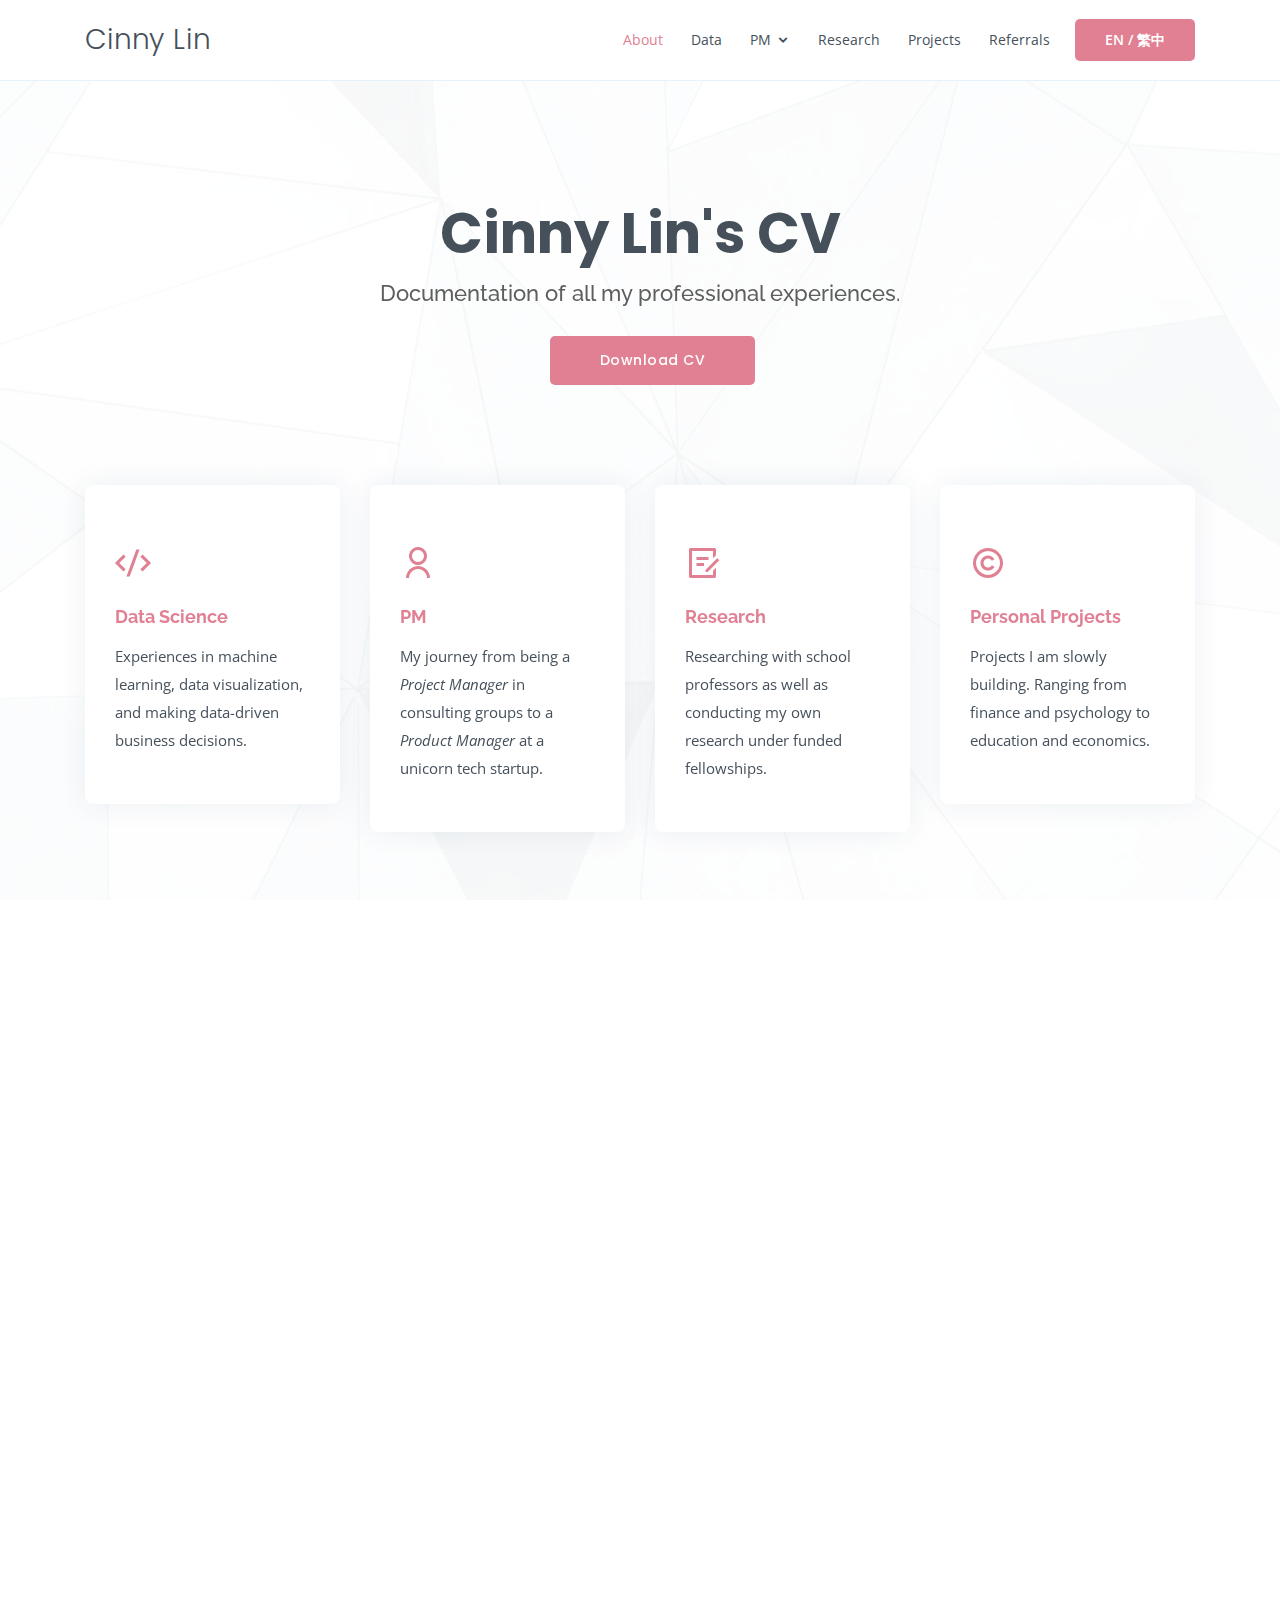
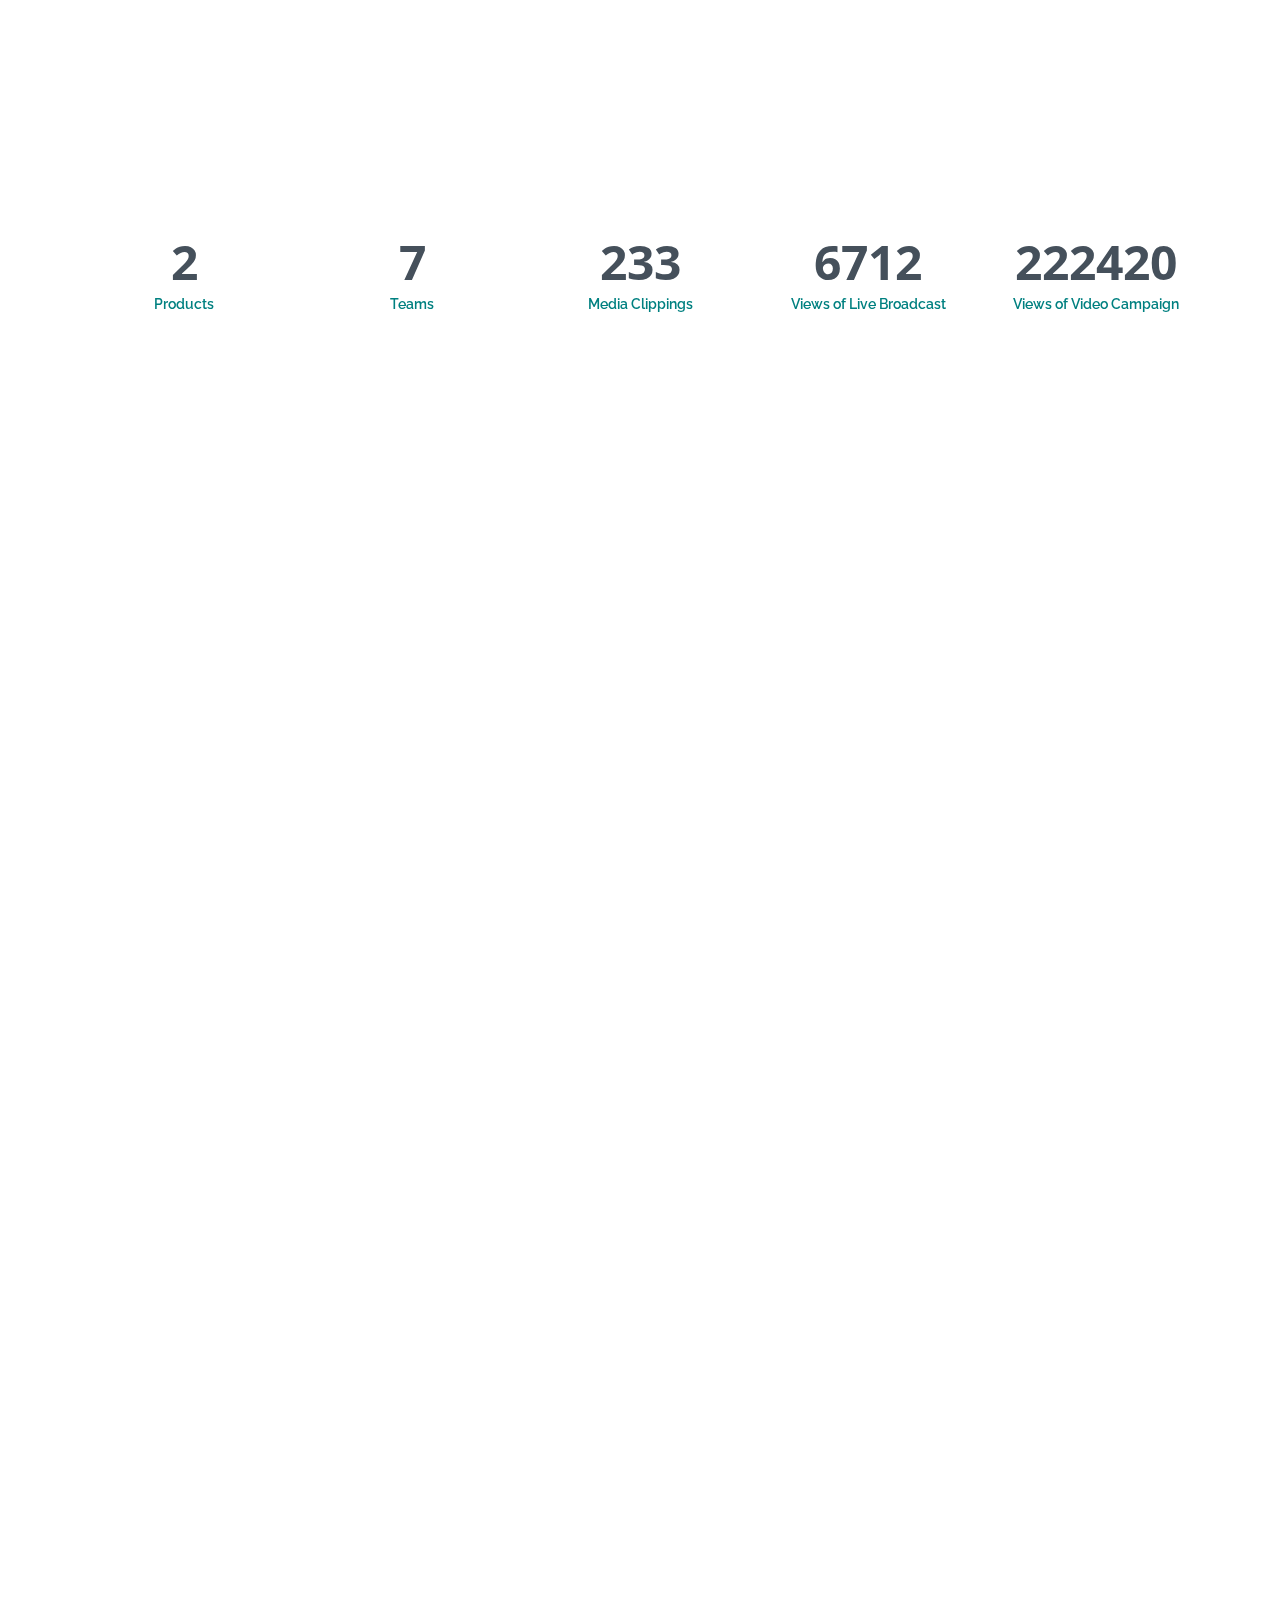
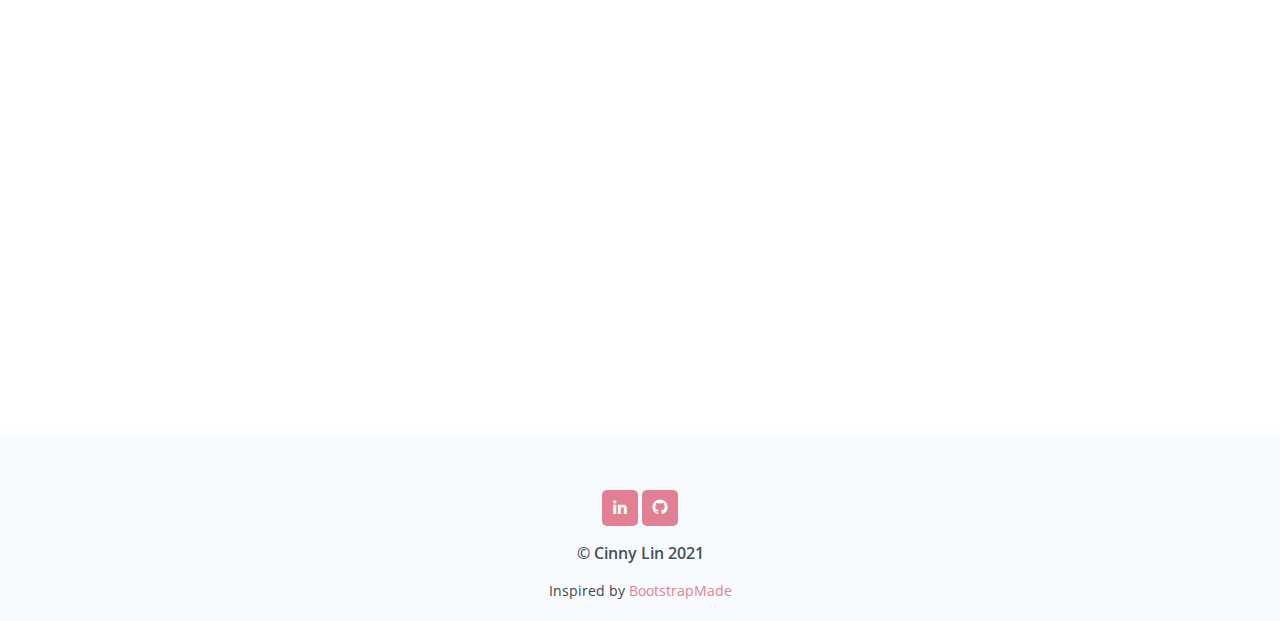
==== commit 5cdd14fe: "update work experience sections" ====
--- a/index.html
+++ b/index.html
@@ -189,12 +189,6 @@
         <div class="container" data-aos="fade-up">
           <div class="section-title">
             <!-- <h3>Data Science Skills</h3> -->
-            <!-- <p>
-              Magnam dolores commodi suscipit. Necessitatibus eius consequatur
-              ex aliquid fuga eum quidem. Sit sint consectetur velit. Quisquam
-              quos quisquam cupiditate. Et nemo qui impedit suscipit alias ea.
-              Quia fugiat sit in iste officiis commodi quidem hic quas.
-            </p> -->
           </div>
 
           <div class="row skills-content">
@@ -228,7 +222,7 @@
 
             <div class="col-lg-6">
               <div class="progress">
-                <span class="skill">MATLAB<i class="val">90%</i></span>
+                <span class="skill">SQL<i class="val">90%</i></span>
                 <div class="progress-bar-wrap">
                   <div
                     class="progress-bar"
@@ -241,7 +235,7 @@
               </div>
 
               <div class="progress">
-                <span class="skill">SQL<i class="val">85%</i></span>
+                <span class="skill">MATLAB<i class="val">85%</i></span>
                 <div class="progress-bar-wrap">
                   <div
                     class="progress-bar"
@@ -263,25 +257,58 @@
         <div class="container" data-aos="fade-up">
           <div class="section-title">
             <h3>Data Science Experiences</h3>
-            <p>I believe that data analysis and visualization serve two important purposes: <br>
+            <!-- <p>I believe that data analysis and visualization serve two important purposes: <br>
               (1) gain deeper insight on raw data and 
               (2) make written work more digestible. </p>
             <p>More data-related work are detailed in my 
               <a href="#research">research</a> and 
-              <a href="#projects">personal projects</a>.</p>
+              <a href="#projects">personal projects</a>.</p> -->
           </div>
 
           <div class="row">
             <div class="col-lg-6">
 
-              <h4 class="resume-title">#Visualize Written Work</h4>
-              <h5>
-                <em
-                  ><a href="http://oncenturyavenue.org/author/cinny-lin/"
-                  >On Century Avenue</a
-                ></em
-                >
-              </h5>
+              <h4 class="resume-title"><em>
+                <a href="https://www.lewagon.com/">
+                  Le Wagon</a></em></h4>
+              <br>
+              <div class="resume-item">
+                <h4>Data Science Bootcamp Teaching Assistant</h4> 
+                <h5>July 2021 - Present</h5>
+                <h5>Remote / Shanghai, China / Berlin, Germany</h5>
+                <ul>
+                  <li>
+                    Taught 16 industry professionals how to train machine learning models at scale 
+                    using Google Cloud Platform (GCP) and deploy projects using Docker containers 
+                  </li>
+                  <li>
+                    Solved 15% more tickets a day than average peers
+                  </li>
+                </ul>
+              </div>
+
+              <h4 class="resume-title"><em>
+                <a href="https://www.bmwi.de/Navigation/EN/Home/home.html">
+                  German Federal Ministry of Economic Affaris</a></em></h4>
+              <br>
+              <div class="resume-item">
+                <h4>Data Scientist / Product Owner</h4> 
+                <h5>June 2021 - Aug 2021</h5>
+                <h5>Remote / Berlin, Germany</h5>
+                <ul>
+                  <li>
+                    Built a web app for regional level unemployment rate forecasting using Scrum, 
+                    with 4% higher accuracy than benchmark
+                  </li>
+                  <li>
+                    Provided policymakers regional insights on allocating €3B Covid funding to 401 counties
+                  </li>
+                </ul>
+              </div>
+
+              <h4 class="resume-title"><em>
+                <a href="http://oncenturyavenue.org/author/cinny-lin/">
+                  On Century Avenue</a></em></h4>
               <br>
               <div class="resume-item">
                 <h4>Chief Editor</h4> 
@@ -327,9 +354,9 @@
                     Co-wrote an analysis regarding 
                     <a href="http://oncenturyavenue.org/2020/08/poverty-and-distributional-impacts-of-covid-19-a-study-of-low-income-households/">
                     the impact of COVID-19 on low-income communities</a>, 
-                    divided into three sections detailing how the pandemic affected education, informal economies, and supply chains,
-                    with plots showing levels of school closures around the world, percentage of informal economies in different level
-                    income countries, and changes in unemployment rates, remittance, and consumer prices in different regions
+                    detailing how the pandemic affected education, informal economies, and supply chains,
+                    with world map showing levels of school closures, percentage of informal economies, 
+                    changes in unemployment rates, remittance, and consumer prices
                   </li>
                 </ul>
               </div>
@@ -341,7 +368,7 @@
                     Featured on
                     <a href="http://oncenturyavenue.org/2020/05/how-one-student-is-keeping-tabs-on-literally-every-country/">
                     the school's student publication</a>, 
-                    to explain my personal project of covering how COVID-19 has impacted the world, one country a day.
+                    explaining my personal project on covering how COVID-19 has impacted the world, one country a day.
                   </li>
                 </ul>
               </div>
@@ -350,14 +377,9 @@
             </div>
 
             <div class="col-lg-6">
-              <h4 class="resume-title">#Draw Insights from Raw Data</h4>
-                <h5>
-                  <em
-                    ><a href="https://www.wavelf.org"
-                      >Wave Learning Festival</a
-                    ></em
-                  >
-                </h5>
+              <h4 class="resume-title">
+                  <em><a href="https://www.wavelf.org">
+                    Wave Learning Festival</a></em></h4>
                 <br>
                 <div class="resume-item">
                   <h4>Data Team Lead</h4>
@@ -389,16 +411,13 @@
                   </ul>
                 </div>
 
-                <!-- <div class="resume-item">
+                <div class="resume-item">
                   <h4>Instructor of "Time is Money" course</h4>
                   <h5>July 2020 - Aug 2020</h5>
                   <ul>
                     <li>
                       Taught 150+ students time management by connecting important
                       concepts from personal finance, psychology, and data science
-                      <a href="https://www.wavelf.org/NA5iYawID8BiWSY2Yypr"
-                        >(Course Description)</a
-                      >
                     </li>
                     <li>
                       Received a 4.4/5 overall course rating, with 5/5 rating that 
@@ -406,7 +425,7 @@
                       the teacher is knowledgeable of the course subject
                     </li>
                   </ul>
-                </div> -->
+                </div>
 
                 <div class="resume-item">
                   <h4>Data Volunteer for Automating Logistics</h4>
@@ -491,13 +510,29 @@
       <section id="resume" class="resume">
         <div class="container" data-aos="fade-up">
           <div class="section-title">
-            <h3>Product Managment Intern at <em
-              ><a href="https://www.orcam.com"
-              >OrCam Technologies</a
-            ></em
-            ></h3>
-            <p> OrCam Technologies is a billion-dollar-valued startup based in Jerusalem, Israel that <br>
-              strives to improve the lives of visually impaired people with cutting-edge artificial vision technology.</p>
+            <h3>Product Manager at <em>
+              <a href="https://www.grace-accelerator.de/home.html">
+              Grace Accelerator</a></em>
+            </h3>
+            <p> Grace Accelerator is an initiative in Berlin, Germany that promotes female entrepreneurship.</p>
+          </div>
+          <br>
+          <div class="section-title">
+            <p><em>I am currently a Product Manager at Grace, leading the product development 
+              of the MasterMind program on Grace Digital from conception to launch.</em></p>
+          </div>
+        </div>
+      </section>
+
+      <section id="resume" class="resume">
+        <div class="container" data-aos="fade-up">
+          <div class="section-title">
+            <h3>Product Management Intern at <em>
+              <a href="https://www.orcam.com">
+              OrCam Technologies</a></em>
+            </h3>
+            <p> OrCam Technologies is a unicorn startup based in Jerusalem, Israel that
+            empowers the lives of visually impaired people with cutting-edge artificial vision technology.</p>
           </div>
         </div>
       </section>
@@ -547,7 +582,7 @@
               class="col-lg d-md-flex align-items-md-stretch"
             >
               <div class="count-box">
-                <span data-toggle="counter-up">135315</span>
+                <span data-toggle="counter-up">222420</span>
                 <p>Views of Video Campaign</p>
               </div>
             </div>
@@ -604,8 +639,8 @@
                   government funding for OrCam, which received 6.7k+ views and hundreds of reactions.
                 </li>
                 <li>
-                  <i class="bx bx-check"></i><strong>135k+ Campaign Views</strong>: 
-                  the campaign video I starred in and co-directed gained over 135k views and hundreds of shares on YouTube.
+                  <i class="bx bx-check"></i><strong>222K+ Campaign Views</strong>: 
+                  the campaign video I starred in and co-directed gained over 222K views and hundreds of shares on YouTube.
                 </li>
               </ul>
               <!-- <p>
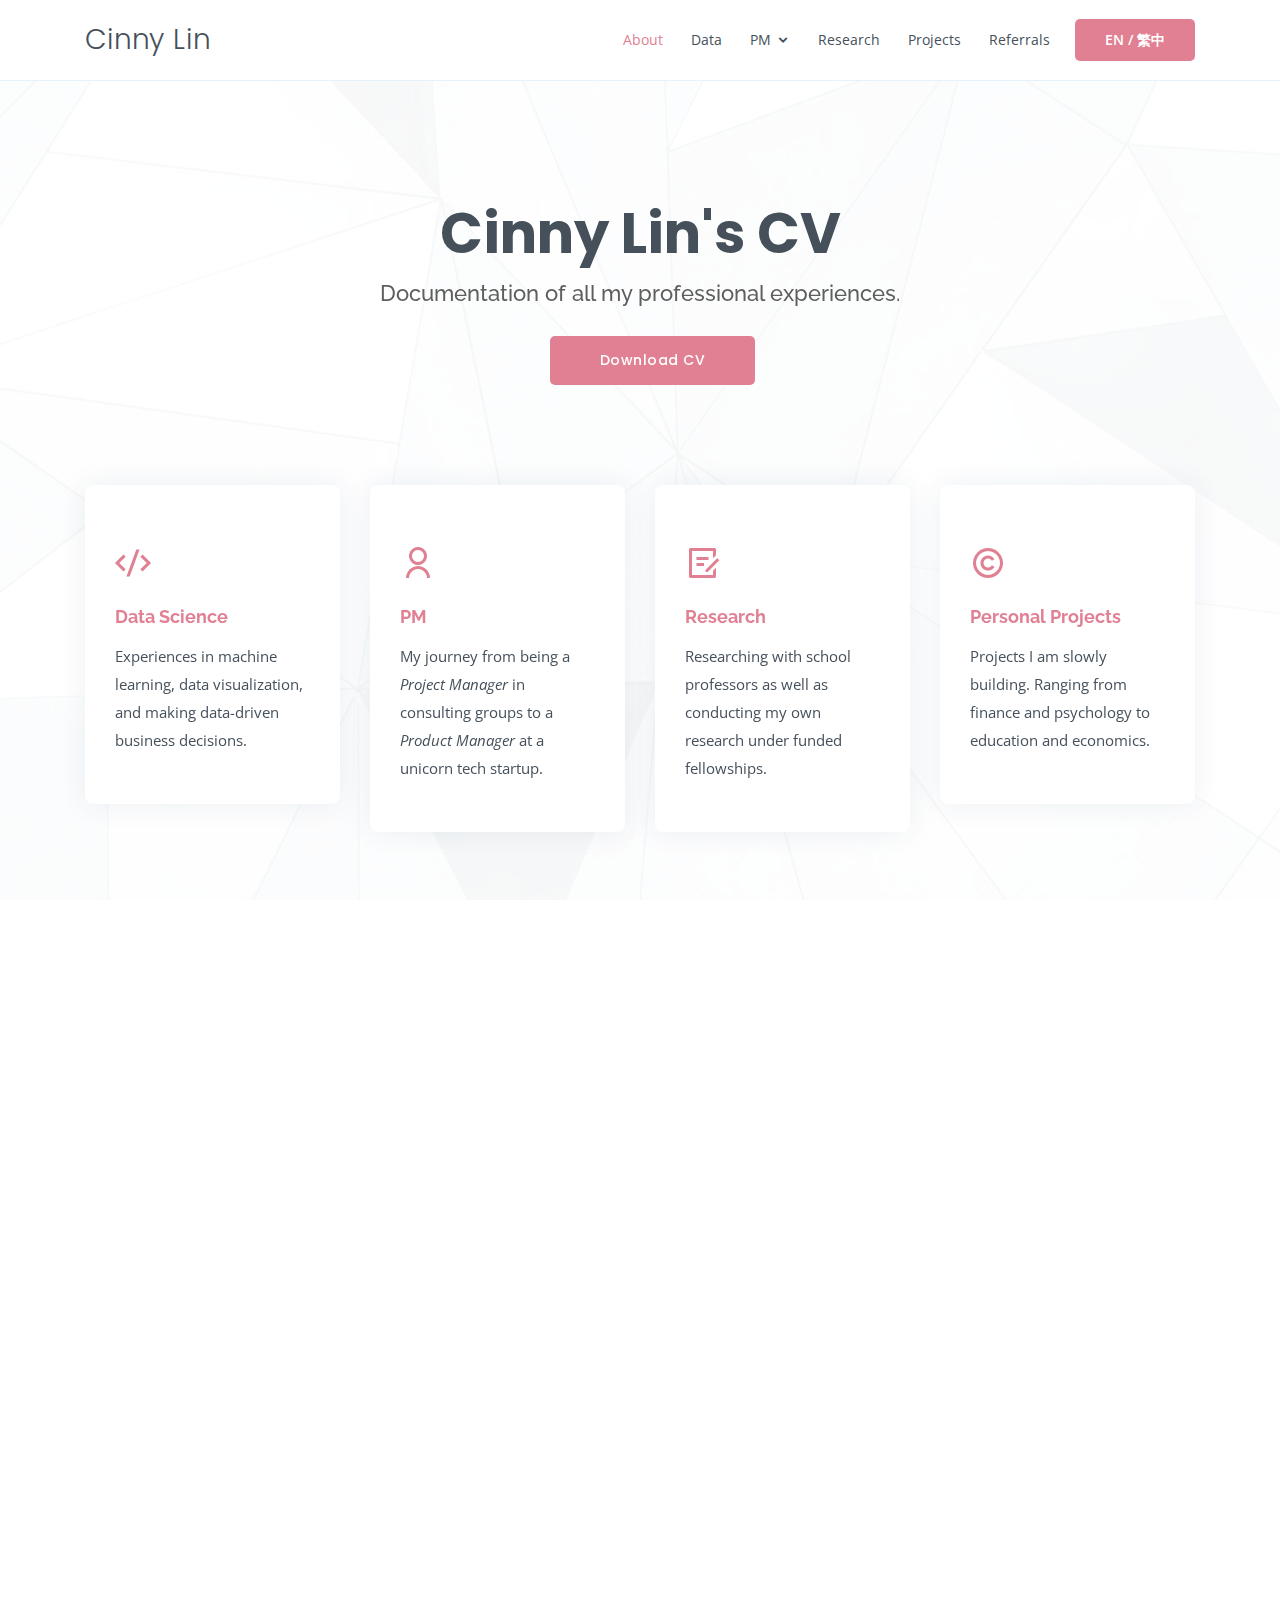
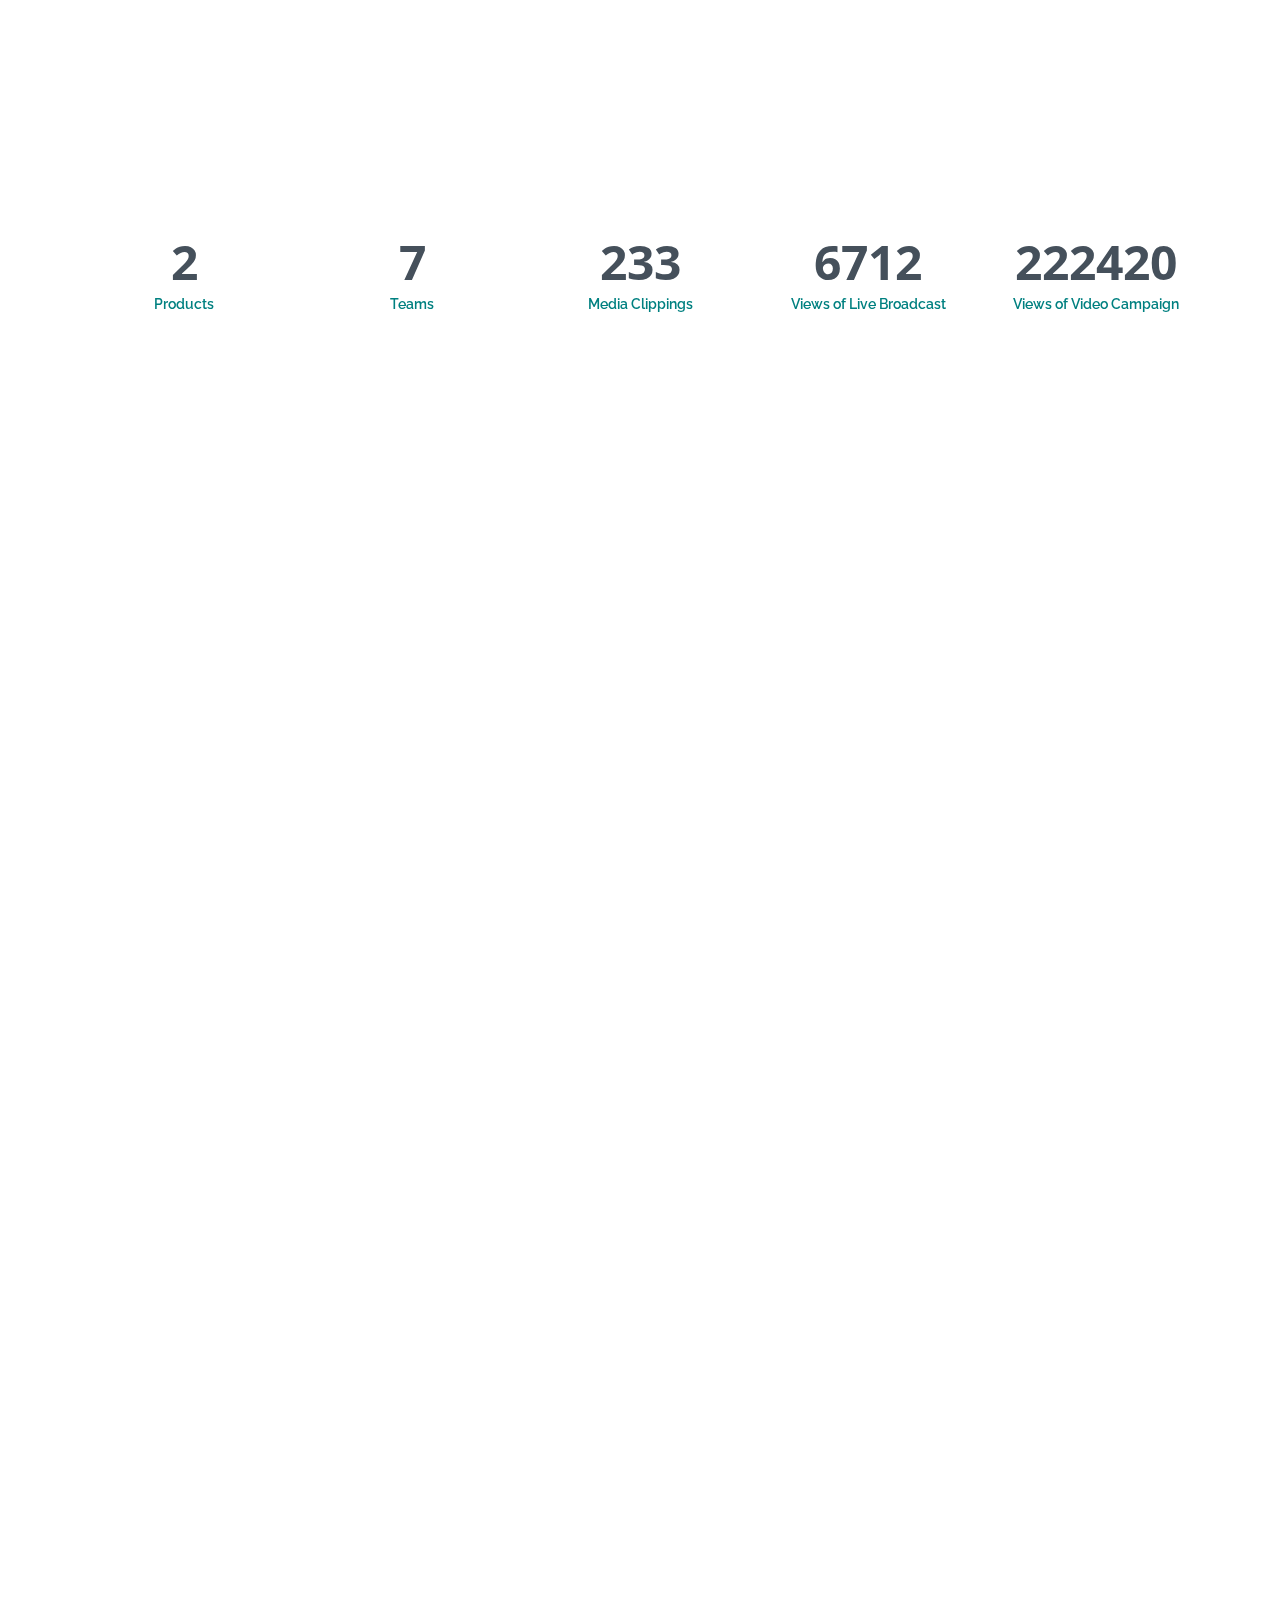
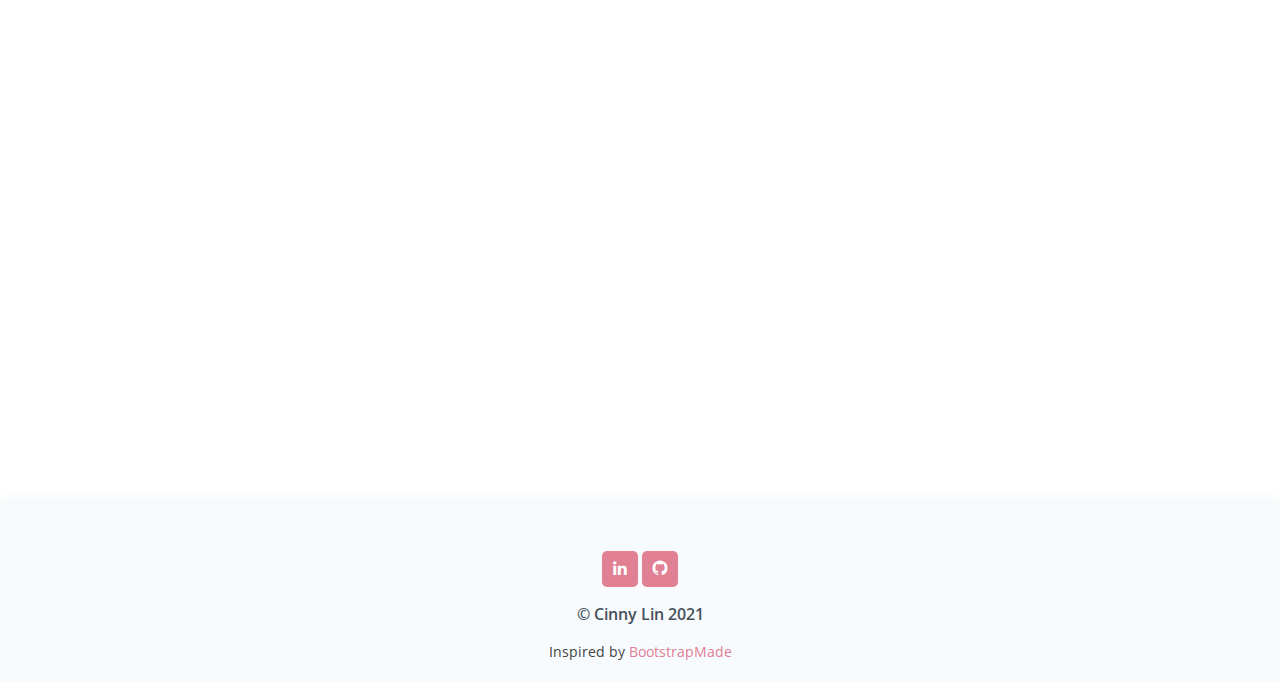
==== commit 9d77f233: "update referrals" ====
--- a/index.html
+++ b/index.html
@@ -71,7 +71,7 @@
         </nav>
         <!-- .nav-menu -->
 
-        <a href="/cv/index-ch.html" class="button scrollto">EN / 繁中</a>
+        <a href="/index-ch.html" class="button scrollto">EN / 繁中</a>
       </div>
     </header>
     <!-- End Header -->
@@ -1340,10 +1340,18 @@
                   <i class="bx bxs-quote-alt-left quote-icon-left"></i>
                   Cinny works hard and has good communication within the team. 
                   She responses to message very quickly, and is always on top of work.
+                  <i class="bx bxs-quote-alt-right quote-icon-right"></i>
+                </p>
+                <p>
+                  <i class="bx bxs-quote-alt-left quote-icon-left"></i>
                   Cinny is an absolute pleasure to work with, she is so kind and positive. 
                   I love how much empathy she leads the team with!
                   She takes initiative, she knows what people are doing,
                   and she is good at spliting up work to everyone.
+                  <i class="bx bxs-quote-alt-right quote-icon-right"></i>
+                </p>
+                <p>
+                  <i class="bx bxs-quote-alt-left quote-icon-left"></i>
                   Cinny is always really positive. She makes sure everything gets done, 
                   as well as makes sure to celebrate achievements with the team.
                   <i class="bx bxs-quote-alt-right quote-icon-right"></i>
@@ -1392,6 +1400,52 @@
               </div>
             </div>
 
+            <div class="testimonial-wrap">
+              <div class="testimonial-item">
+                <p>
+                  <i class="bx bxs-quote-alt-left quote-icon-left"></i>
+                  Cinny was only a TA for two days, but she impressed us. 10/10
+                  <i class="bx bxs-quote-alt-right quote-icon-right"></i>
+                </p>
+                <p>
+                  <i class="bx bxs-quote-alt-left quote-icon-left"></i>
+                  Cinny was very friendly and helpful when solving problems.
+                  Maybe a lack of familiarity with the course work presented some challenges 
+                  in helping us but she always seemed to be giving her most.
+                  10/10
+                  <i class="bx bxs-quote-alt-right quote-icon-right"></i>
+                </p>
+                <p>
+                  <i class="bx bxs-quote-alt-left quote-icon-left"></i>
+                  Cinny was very helpful and eager to help, had great listening skills and clear communication 
+                  despite most of my interactions being from Zoom because I was joining remotely. 9/10
+                  <i class="bx bxs-quote-alt-right quote-icon-right"></i>
+                </p>
+                <h3>Anonymous Community Feedback</h3>
+                <h4>Data Science BootCamp Students, Le Wagon Shanghai</h4>
+              </div>
+            </div>
+
+            <div class="testimonial-wrap">
+              <div class="testimonial-item">
+                <p>
+                  <i class="bx bxs-quote-alt-left quote-icon-left"></i>
+                  Cinny is, my hands down, most inspirational, driven, 
+                  tech savvy and entrepreneurial intern as of now. 
+                  She has build a data-driven „matching algorithm“ for Grace Digital 
+                  in no time with user research, content design and UX/UI prototyping 
+                  in a very self-directed working manner.
+                  
+                  She is curious and displays and infectious go-getter attitude, 
+                  while bringing empathy, impeccable relationship and communication skills 
+                  and great foresight. Cinny will be an amazing addition to any team.
+                  <i class="bx bxs-quote-alt-right quote-icon-right"></i>
+                </p>
+                <h3>Susanne Scheerer</h3>
+                <h4>Managing Partner, ignore gravity GmbH</h4>
+              </div>
+            </div>
+
           </div>
         </div>
       </section>
